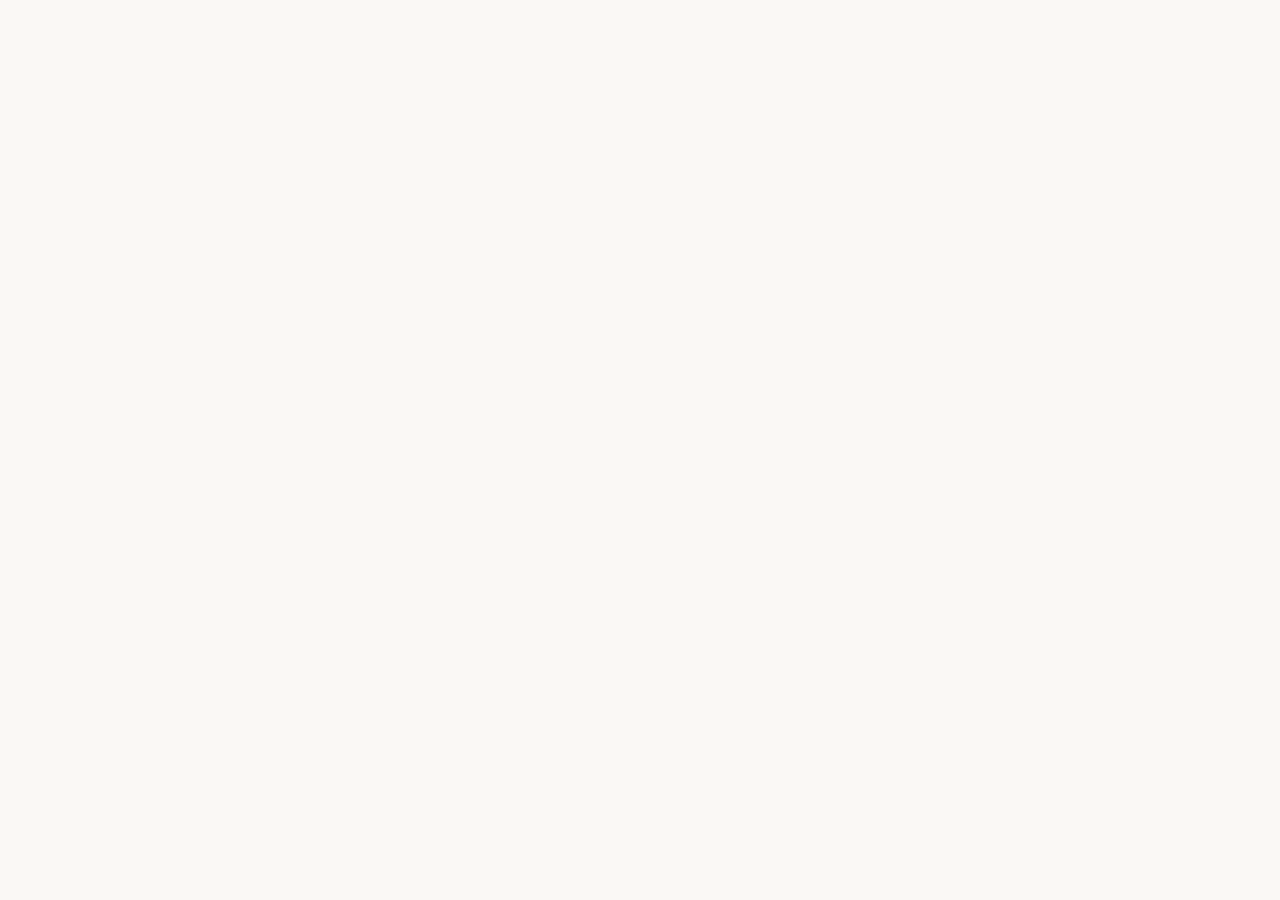
==== products.html @ 694f4939 "added new files" ====
<!DOCTYPE html>
<html lang="en">
<head>
    <meta charset="UTF-8">
    <meta name="viewport" content="width=device-width, initial-scale=1.0">
    <meta name="description" content="PrimeField Limited Products - Fresh Eggs, Live Catfish, Smoked Fish, Day-Old Chicks, and Poultry Feed.">
    <title>Our Products | PrimeField Limited</title>
    <link rel="icon" href="logo1.jpg" type="image/jpeg">
    <link rel="preconnect" href="https://fonts.googleapis.com">
    <link rel="preconnect" href="https://fonts.gstatic.com" crossorigin>
    <link href="https://fonts.googleapis.com/css2?family=Poppins:wght@300;400;500;600;700;800;900&family=Playfair+Display:wght@400;500;600;700&display=swap" rel="stylesheet">
    <link rel="stylesheet" href="https://cdnjs.cloudflare.com/ajax/libs/font-awesome/6.4.2/css/all.min.css">
    <link rel="stylesheet" href="https://cdnjs.cloudflare.com/ajax/libs/aos/2.3.4/aos.css">
    <style>
        * { margin: 0; padding: 0; box-sizing: border-box; }
        :root {
            --primary: #1a5d1a;
            --primary-dark: #0d3d0d;
            --primary-light: #3d8b3d;
            --secondary: #f4a024;
            --white: #ffffff;
            --cream: #faf8f5;
            --dark: #1a1a2e;
            --gray: #6c757d;
            --light-gray: #e9ecef;
            --gradient-1: linear-gradient(135deg, #1a5d1a 0%, #3d8b3d 100%);
            --gradient-2: linear-gradient(135deg, #f4a024 0%, #f9c74f 100%);
            --gradient-3: linear-gradient(135deg, #2980b9 0%, #6dd5fa 100%);
            --shadow: 0 10px 40px rgba(0,0,0,0.1);
            --shadow-lg: 0 20px 60px rgba(0,0,0,0.15);
        }
        html { scroll-behavior: smooth; }
        body { font-family: 'Poppins', sans-serif; line-height: 1.7; color: var(--dark); background: var(--cream); overflow-x: hidden; }

        .preloader { position: fixed; top: 0; left: 0; width: 100%; height: 100%; background: var(--gradient-1); display: flex; justify-content: center; align-items: center; z-index: 99999; transition: opacity 0.5s, visibility 0.5s; }
        .preloader.hidden { opacity: 0; visibility: hidden; }
        .preloader-content { text-align: center; color: var(--white); }
        .preloader-logo { margin-bottom: 20px; animation: pulse 1.5s infinite; }
        .preloader-logo img { width: 120px; height: 120px; object-fit: contain; border-radius: 20px; background: var(--white); padding: 10px; }
        .preloader-text { font-size: 1.5rem; font-weight: 700; margin-top: 15px; }
        .loader { width: 60px; height: 60px; border: 4px solid rgba(255,255,255,0.3); border-top-color: var(--secondary); border-radius: 50%; animation: spin 1s linear infinite; margin: 0 auto; }
        @keyframes spin { to { transform: rotate(360deg); } }
        @keyframes pulse { 0%, 100% { transform: scale(1); } 50% { transform: scale(1.05); } }

        .navbar { position: fixed; top: 0; left: 0; width: 100%; padding: 20px 5%; display: flex; justify-content: space-between; align-items: center; z-index: 1000; background: rgba(255,255,255,0.98); box-shadow: var(--shadow); }
        .logo { display: flex; align-items: center; gap: 12px; font-size: 1.8rem; font-weight: 800; text-decoration: none; color: var(--primary); }
        .logo-img { width: 55px; height: 55px; object-fit: contain; border-radius: 12px; }
        .logo span { color: var(--secondary); }
        .nav-links { display: flex; list-style: none; gap: 35px; align-items: center; }
        .nav-links a { text-decoration: none; font-weight: 500; font-size: 0.95rem; color: var(--dark); position: relative; transition: color 0.3s; }
        .nav-links a::after { content: ''; position: absolute; bottom: -5px; left: 0; width: 0; height: 2px; background: var(--secondary); transition: width 0.3s; }
        .nav-links a:hover::after, .nav-links a.active::after { width: 100%; }
        .nav-links a:hover, .nav-links a.active { color: var(--primary); }
        .nav-btn { background: var(--gradient-2); color: var(--dark) !important; padding: 12px 28px !important; border-radius: 50px; font-weight: 600 !important; }
        .nav-btn::after { display: none !important; }
        .hamburger { display: none; flex-direction: column; cursor: pointer; gap: 6px; }
        .hamburger span { width: 30px; height: 3px; background: var(--dark); border-radius: 3px; transition: all 0.3s; }

        .page-hero { padding: 180px 5% 100px; background: linear-gradient(135deg, rgba(26,93,26,0.95) 0%, rgba(13,61,13,0.9) 100%), url('https://images.unsplash.com/photo-1569288052389-dac9b0ac9eac?ixlib=rb-4.0.3&auto=format&fit=crop&w=2000&q=80'); background-size: cover; background-position: center; text-align: center; position: relative; }
        .page-hero::before { content: ''; position: absolute; bottom: 0; left: 0; width: 100%; height: 150px; background: linear-gradient(to top, var(--cream), transparent); }
        .page-hero-content { max-width: 800px; margin: 0 auto; position: relative; z-index: 1; }
        .page-hero h1 { font-family: 'Playfair Display', serif; font-size: 3.5rem; font-weight: 700; color: var(--white); margin-bottom: 20px; }
        .page-hero h1 span { color: var(--secondary); }
        .page-hero p { font-size: 1.2rem; color: rgba(255,255,255,0.9); margin-bottom: 30px; }
        .breadcrumb { display: flex; justify-content: center; gap: 15px; align-items: center; }
        .breadcrumb a { color: rgba(255,255,255,0.8); text-decoration: none; }
        .breadcrumb i { color: var(--secondary); font-size: 0.8rem; }
        .breadcrumb span { color: var(--secondary); font-weight: 600; }

        .product-filter { padding: 40px 5%; background: var(--white); border-bottom: 1px solid var(--light-gray); }
        .filter-container { max-width: 1400px; margin: 0 auto; display: flex; justify-content: center; gap: 15px; flex-wrap: wrap; }
        .filter-btn { padding: 12px 30px; border: 2px solid var(--light-gray); background: var(--white); border-radius: 50px; font-size: 0.95rem; font-weight: 500; cursor: pointer; transition: all 0.3s; font-family: 'Poppins', sans-serif; }
        .filter-btn:hover, .filter-btn.active { background: var(--gradient-1); color: var(--white); border-color: var(--primary); }

        .products-section { padding: 80px 5%; background: var(--cream); }
        .products-container { max-width: 1400px; margin: 0 auto; }
        .products-grid { display: grid; grid-template-columns: repeat(3, 1fr); gap: 40px; }

        .product-card { background: var(--white); border-radius: 25px; overflow: hidden; transition: all 0.4s; position: relative; }
        .product-card:hover { transform: translateY(-15px); box-shadow: var(--shadow-lg); }
        .product-badge { position: absolute; top: 20px; left: 20px; background: var(--gradient-2); color: var(--dark); padding: 8px 18px; border-radius: 50px; font-size: 0.8rem; font-weight: 600; z-index: 2; }
        .product-badge.new { background: var(--gradient-3); color: var(--white); }
        .product-badge.sale { background: #e74c3c; color: var(--white); }
        .product-image { height: 280px; overflow: hidden; position: relative; }
        .product-image img { width: 100%; height: 100%; object-fit: cover; transition: transform 0.5s; }
        .product-card:hover .product-image img { transform: scale(1.1); }
        .product-overlay { position: absolute; top: 0; left: 0; width: 100%; height: 100%; background: linear-gradient(to top, rgba(0,0,0,0.7) 0%, transparent 60%); opacity: 0; transition: opacity 0.4s; display: flex; align-items: flex-end; justify-content: center; padding-bottom: 20px; }
        .product-card:hover .product-overlay { opacity: 1; }
        .quick-view-btn { padding: 10px 25px; background: var(--white); color: var(--dark); border: none; border-radius: 50px; font-weight: 600; cursor: pointer; transition: all 0.3s; font-family: 'Poppins', sans-serif; }
        .quick-view-btn:hover { background: var(--gradient-2); }
        .product-content { padding: 30px; }
        .product-category { color: var(--primary); font-size: 0.85rem; font-weight: 600; text-transform: uppercase; letter-spacing: 2px; margin-bottom: 10px; }
        .product-title { font-size: 1.4rem; font-weight: 700; color: var(--dark); margin-bottom: 12px; }
        .product-description { color: var(--gray); font-size: 0.95rem; margin-bottom: 20px; line-height: 1.7; }
        .product-features { display: flex; gap: 15px; margin-bottom: 20px; flex-wrap: wrap; }
        .product-feature { display: flex; align-items: center; gap: 5px; font-size: 0.85rem; color: var(--gray); }
        .product-feature i { color: var(--primary); }
        .product-footer { display: flex; justify-content: space-between; align-items: center; padding-top: 20px; border-top: 1px solid var(--light-gray); }
        .product-price { font-size: 1.5rem; font-weight: 700; color: var(--primary); }
        .product-price span { font-size: 0.85rem; font-weight: 400; color: var(--gray); }
        .product-price .old-price { text-decoration: line-through; color: var(--gray); font-size: 1rem; margin-right: 10px; }
        .add-to-cart-btn { display: flex; align-items: center; gap: 8px; padding: 12px 25px; background: var(--gradient-1); color: var(--white); border: none; border-radius: 50px; font-weight: 600; cursor: pointer; transition: all 0.3s; font-family: 'Poppins', sans-serif; }
        .add-to-cart-btn:hover { transform: scale(1.05); box-shadow: 0 10px 30px rgba(26,93,26,0.3); }

        .wholesale-section { padding: 100px 5%; background: var(--gradient-1); position: relative; overflow: hidden; }
        .wholesale-section::before { content: ''; position: absolute; top: -50%; right: -20%; width: 800px; height: 800px; background: rgba(255,255,255,0.05); border-radius: 50%; }
        .wholesale-container { max-width: 1200px; margin: 0 auto; display: grid; grid-template-columns: 1fr 1fr; gap: 60px; align-items: center; position: relative; z-index: 1; }
        .wholesale-content h2 { font-family: 'Playfair Display', serif; font-size: 2.8rem; font-weight: 700; color: var(--white); margin-bottom: 20px; }
        .wholesale-content h2 span { color: var(--secondary); }
        .wholesale-content p { color: rgba(255,255,255,0.9); font-size: 1.1rem; margin-bottom: 30px; line-height: 1.8; }
        .wholesale-features { display: grid; grid-template-columns: 1fr 1fr; gap: 20px; margin-bottom: 40px; }
        .wholesale-feature { display: flex; align-items: center; gap: 15px; color: var(--white); }
        .wholesale-feature i { width: 40px; height: 40px; background: var(--gradient-2); border-radius: 50%; display: flex; align-items: center; justify-content: center; color: var(--dark); }
        .wholesale-image { position: relative; }
        .wholesale-image img { width: 100%; border-radius: 30px; box-shadow: var(--shadow-lg); }
        .wholesale-badge { position: absolute; bottom: -20px; right: -20px; background: var(--gradient-2); color: var(--dark); padding: 25px 35px; border-radius: 20px; text-align: center; box-shadow: var(--shadow); }
        .wholesale-badge h3 { font-size: 2rem; font-weight: 800; }
        .wholesale-badge p { font-size: 0.9rem; margin: 0; }
        .btn { display: inline-flex; align-items: center; gap: 10px; padding: 16px 36px; border-radius: 50px; font-weight: 600; text-decoration: none; transition: all 0.3s; font-size: 1rem; }
        .btn-secondary { background: var(--white); color: var(--dark); }
        .btn-secondary:hover { transform: translateY(-5px); box-shadow: var(--shadow-lg); }

        .footer { background: var(--dark); color: var(--white); padding-top: 80px; }
        .footer-container { max-width: 1400px; margin: 0 auto; padding: 0 5%; }
        .footer-grid { display: grid; grid-template-columns: 2fr 1fr 1fr 1fr; gap: 50px; padding-bottom: 60px; border-bottom: 1px solid rgba(255,255,255,0.1); }
        .footer-brand .logo { margin-bottom: 25px; color: var(--white); }
        .footer-brand p { color: rgba(255,255,255,0.7); line-height: 1.8; margin-bottom: 25px; }
        .footer-social { display: flex; gap: 15px; }
        .footer-social a { width: 45px; height: 45px; background: rgba(255,255,255,0.1); border-radius: 50%; display: flex; align-items: center; justify-content: center; color: var(--white); text-decoration: none; transition: all 0.3s; }
        .footer-social a:hover { background: var(--gradient-2); color: var(--dark); transform: translateY(-5px); }
        .footer-column h3 { font-
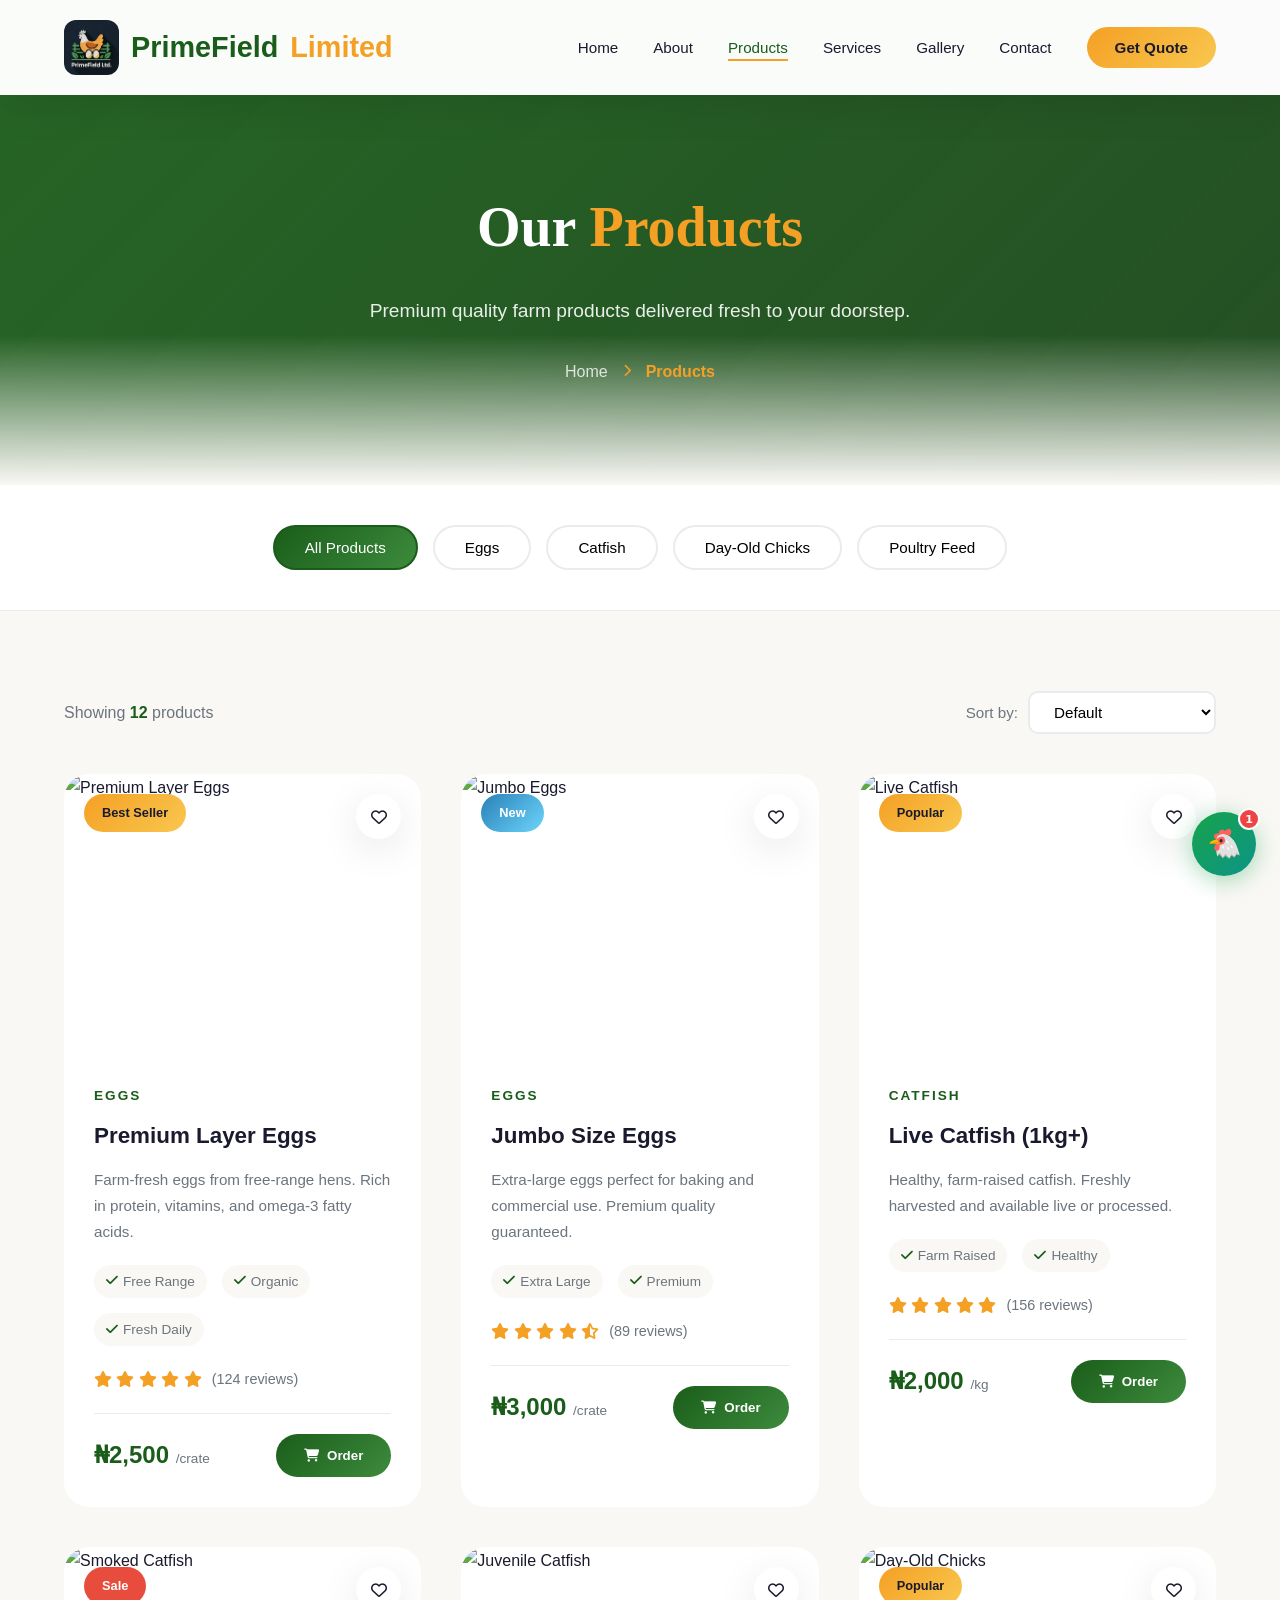
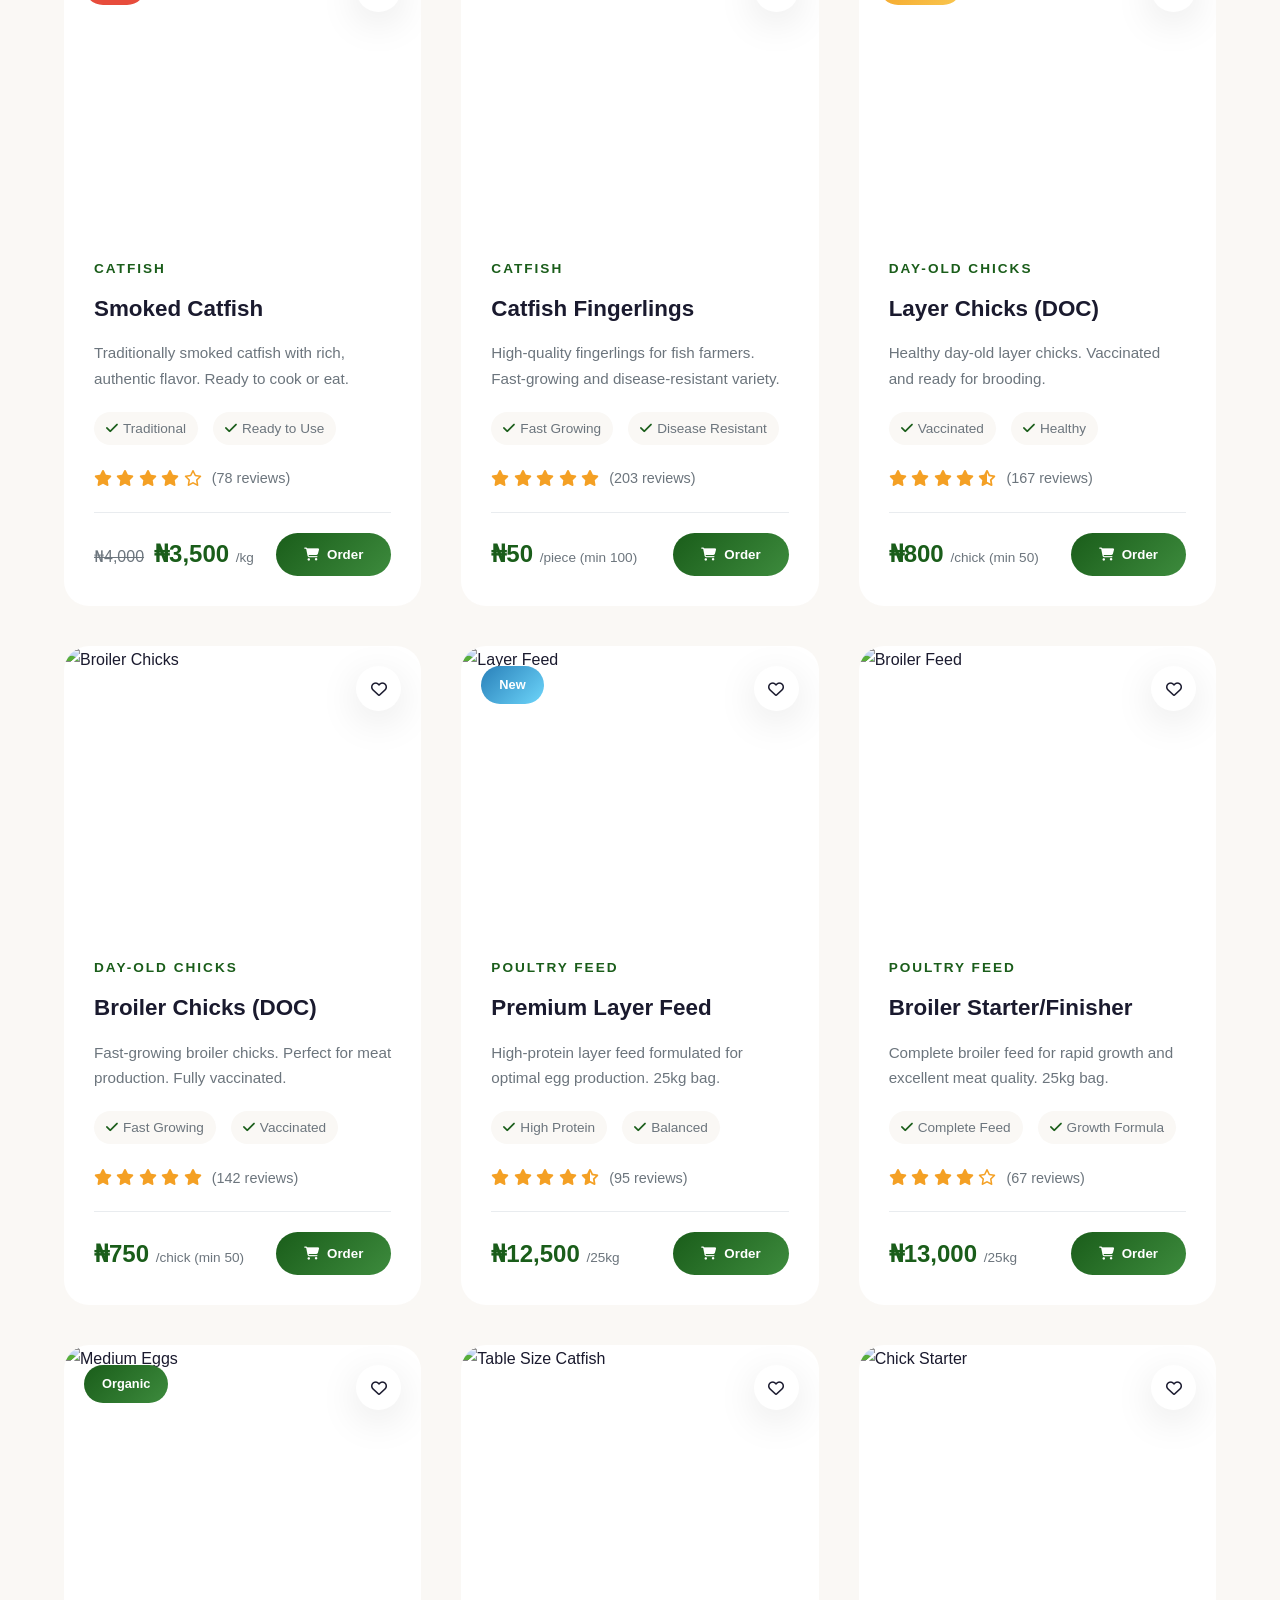
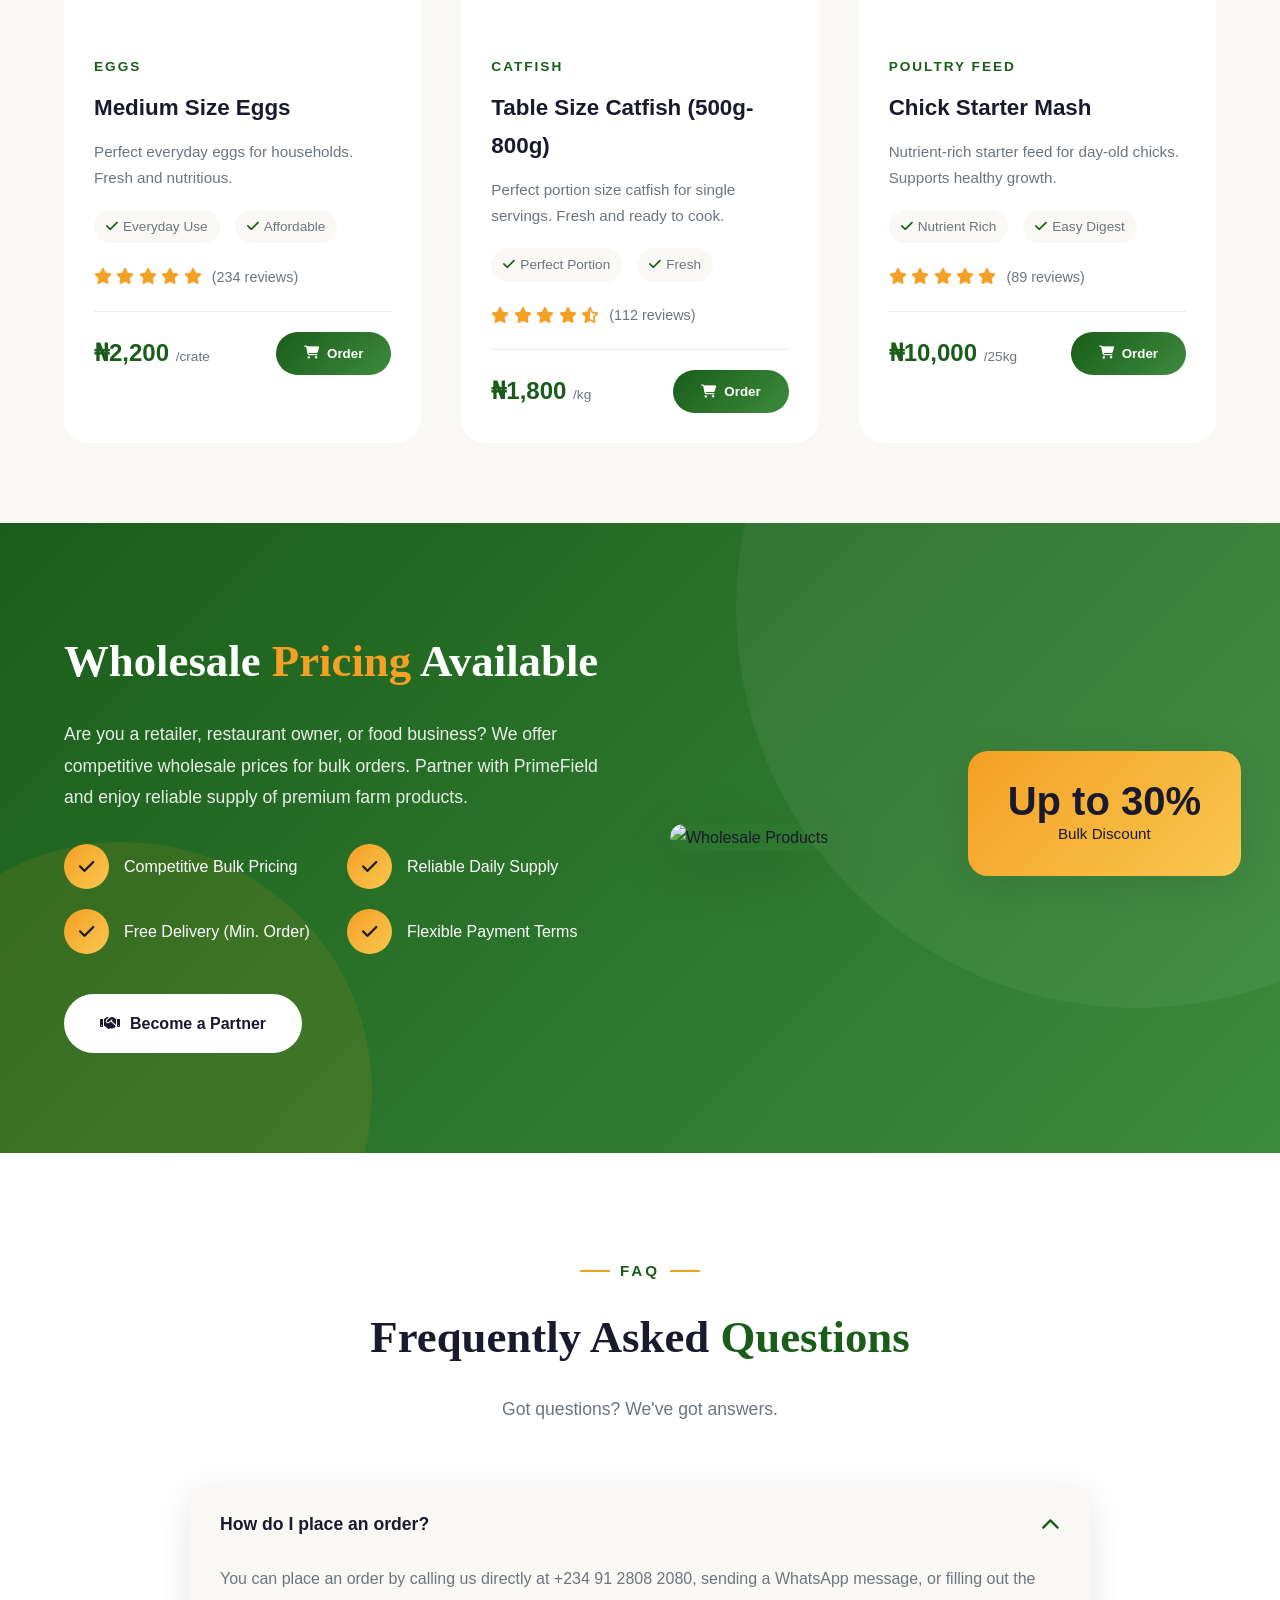
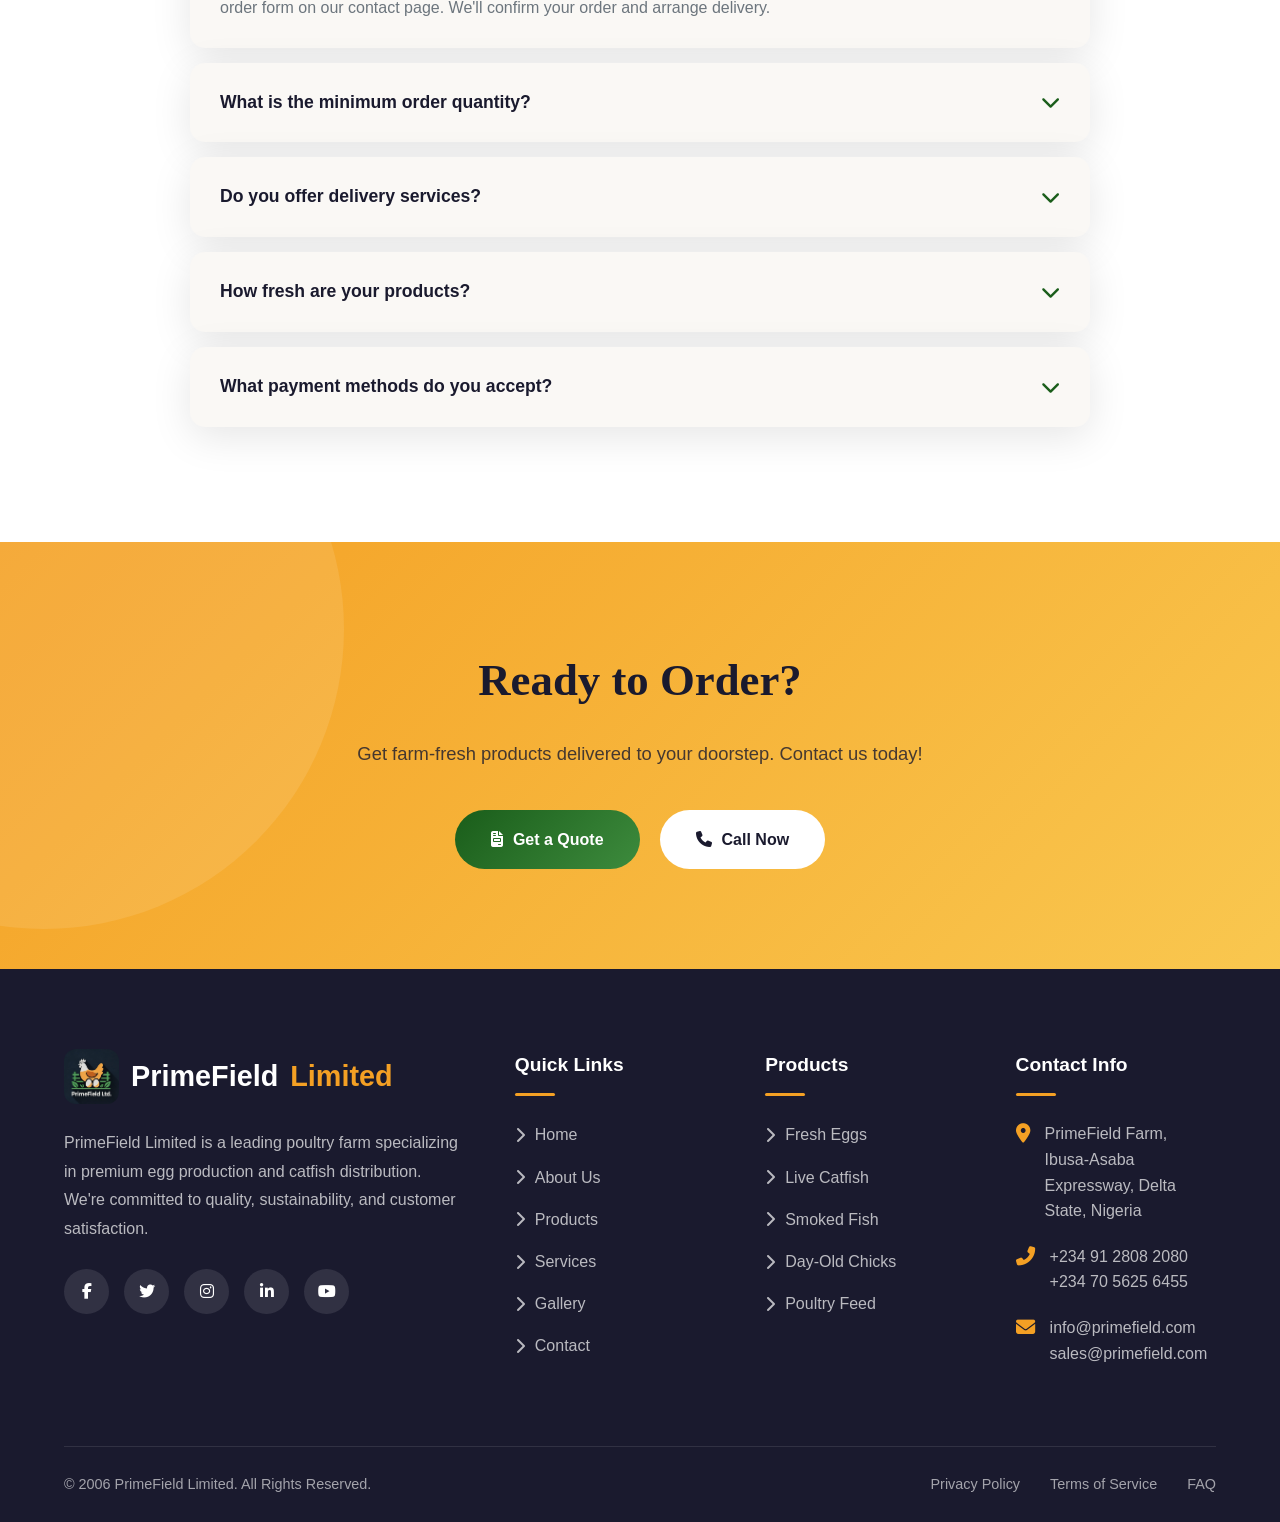
==== commit dd5b28b4: "added new files" ====
--- a/products.html
+++ b/products.html
@@ -3,22 +3,32 @@
 <head>
     <meta charset="UTF-8">
     <meta name="viewport" content="width=device-width, initial-scale=1.0">
-    <meta name="description" content="PrimeField Limited Products - Fresh Eggs, Live Catfish, Smoked Fish, Day-Old Chicks, and Poultry Feed.">
+    <meta name="description" content="Browse PrimeField Limited's premium products - Fresh Eggs, Live Catfish, Smoked Fish, Day-Old Chicks, and Poultry Feed.">
     <title>Our Products | PrimeField Limited</title>
     <link rel="icon" href="logo1.jpg" type="image/jpeg">
+    <link rel="apple-touch-icon" href="logo1.jpg">
     <link rel="preconnect" href="https://fonts.googleapis.com">
     <link rel="preconnect" href="https://fonts.gstatic.com" crossorigin>
     <link href="https://fonts.googleapis.com/css2?family=Poppins:wght@300;400;500;600;700;800;900&family=Playfair+Display:wght@400;500;600;700&display=swap" rel="stylesheet">
     <link rel="stylesheet" href="https://cdnjs.cloudflare.com/ajax/libs/font-awesome/6.4.2/css/all.min.css">
     <link rel="stylesheet" href="https://cdnjs.cloudflare.com/ajax/libs/aos/2.3.4/aos.css">
     <style>
-        * { margin: 0; padding: 0; box-sizing: border-box; }
+        * {
+            margin: 0;
+            padding: 0;
+            box-sizing: border-box;
+        }
+
         :root {
             --primary: #1a5d1a;
             --primary-dark: #0d3d0d;
             --primary-light: #3d8b3d;
             --secondary: #f4a024;
+            --secondary-dark: #d4850a;
+            --accent: #2980b9;
+            --accent-light: #5dade2;
             --white: #ffffff;
+            --light: #f8f9fa;
             --cream: #faf8f5;
             --dark: #1a1a2e;
             --gray: #6c757d;
@@ -29,103 +39,2488 @@
             --shadow: 0 10px 40px rgba(0,0,0,0.1);
             --shadow-lg: 0 20px 60px rgba(0,0,0,0.15);
         }
-        html { scroll-behavior: smooth; }
-        body { font-family: 'Poppins', sans-serif; line-height: 1.7; color: var(--dark); background: var(--cream); overflow-x: hidden; }
-
-        .preloader { position: fixed; top: 0; left: 0; width: 100%; height: 100%; background: var(--gradient-1); display: flex; justify-content: center; align-items: center; z-index: 99999; transition: opacity 0.5s, visibility 0.5s; }
-        .preloader.hidden { opacity: 0; visibility: hidden; }
-        .preloader-content { text-align: center; color: var(--white); }
-        .preloader-logo { margin-bottom: 20px; animation: pulse 1.5s infinite; }
-        .preloader-logo img { width: 120px; height: 120px; object-fit: contain; border-radius: 20px; background: var(--white); padding: 10px; }
-        .preloader-text { font-size: 1.5rem; font-weight: 700; margin-top: 15px; }
-        .loader { width: 60px; height: 60px; border: 4px solid rgba(255,255,255,0.3); border-top-color: var(--secondary); border-radius: 50%; animation: spin 1s linear infinite; margin: 0 auto; }
-        @keyframes spin { to { transform: rotate(360deg); } }
-        @keyframes pulse { 0%, 100% { transform: scale(1); } 50% { transform: scale(1.05); } }
-
-        .navbar { position: fixed; top: 0; left: 0; width: 100%; padding: 20px 5%; display: flex; justify-content: space-between; align-items: center; z-index: 1000; background: rgba(255,255,255,0.98); box-shadow: var(--shadow); }
-        .logo { display: flex; align-items: center; gap: 12px; font-size: 1.8rem; font-weight: 800; text-decoration: none; color: var(--primary); }
-        .logo-img { width: 55px; height: 55px; object-fit: contain; border-radius: 12px; }
-        .logo span { color: var(--secondary); }
-        .nav-links { display: flex; list-style: none; gap: 35px; align-items: center; }
-        .nav-links a { text-decoration: none; font-weight: 500; font-size: 0.95rem; color: var(--dark); position: relative; transition: color 0.3s; }
-        .nav-links a::after { content: ''; position: absolute; bottom: -5px; left: 0; width: 0; height: 2px; background: var(--secondary); transition: width 0.3s; }
-        .nav-links a:hover::after, .nav-links a.active::after { width: 100%; }
-        .nav-links a:hover, .nav-links a.active { color: var(--primary); }
-        .nav-btn { background: var(--gradient-2); color: var(--dark) !important; padding: 12px 28px !important; border-radius: 50px; font-weight: 600 !important; }
-        .nav-btn::after { display: none !important; }
-        .hamburger { display: none; flex-direction: column; cursor: pointer; gap: 6px; }
-        .hamburger span { width: 30px; height: 3px; background: var(--dark); border-radius: 3px; transition: all 0.3s; }
-
-        .page-hero { padding: 180px 5% 100px; background: linear-gradient(135deg, rgba(26,93,26,0.95) 0%, rgba(13,61,13,0.9) 100%), url('https://images.unsplash.com/photo-1569288052389-dac9b0ac9eac?ixlib=rb-4.0.3&auto=format&fit=crop&w=2000&q=80'); background-size: cover; background-position: center; text-align: center; position: relative; }
-        .page-hero::before { content: ''; position: absolute; bottom: 0; left: 0; width: 100%; height: 150px; background: linear-gradient(to top, var(--cream), transparent); }
-        .page-hero-content { max-width: 800px; margin: 0 auto; position: relative; z-index: 1; }
-        .page-hero h1 { font-family: 'Playfair Display', serif; font-size: 3.5rem; font-weight: 700; color: var(--white); margin-bottom: 20px; }
-        .page-hero h1 span { color: var(--secondary); }
-        .page-hero p { font-size: 1.2rem; color: rgba(255,255,255,0.9); margin-bottom: 30px; }
-        .breadcrumb { display: flex; justify-content: center; gap: 15px; align-items: center; }
-        .breadcrumb a { color: rgba(255,255,255,0.8); text-decoration: none; }
-        .breadcrumb i { color: var(--secondary); font-size: 0.8rem; }
-        .breadcrumb span { color: var(--secondary); font-weight: 600; }
-
-        .product-filter { padding: 40px 5%; background: var(--white); border-bottom: 1px solid var(--light-gray); }
-        .filter-container { max-width: 1400px; margin: 0 auto; display: flex; justify-content: center; gap: 15px; flex-wrap: wrap; }
-        .filter-btn { padding: 12px 30px; border: 2px solid var(--light-gray); background: var(--white); border-radius: 50px; font-size: 0.95rem; font-weight: 500; cursor: pointer; transition: all 0.3s; font-family: 'Poppins', sans-serif; }
-        .filter-btn:hover, .filter-btn.active { background: var(--gradient-1); color: var(--white); border-color: var(--primary); }
-
-        .products-section { padding: 80px 5%; background: var(--cream); }
-        .products-container { max-width: 1400px; margin: 0 auto; }
-        .products-grid { display: grid; grid-template-columns: repeat(3, 1fr); gap: 40px; }
-
-        .product-card { background: var(--white); border-radius: 25px; overflow: hidden; transition: all 0.4s; position: relative; }
-        .product-card:hover { transform: translateY(-15px); box-shadow: var(--shadow-lg); }
-        .product-badge { position: absolute; top: 20px; left: 20px; background: var(--gradient-2); color: var(--dark); padding: 8px 18px; border-radius: 50px; font-size: 0.8rem; font-weight: 600; z-index: 2; }
-        .product-badge.new { background: var(--gradient-3); color: var(--white); }
-        .product-badge.sale { background: #e74c3c; color: var(--white); }
-        .product-image { height: 280px; overflow: hidden; position: relative; }
-        .product-image img { width: 100%; height: 100%; object-fit: cover; transition: transform 0.5s; }
-        .product-card:hover .product-image img { transform: scale(1.1); }
-        .product-overlay { position: absolute; top: 0; left: 0; width: 100%; height: 100%; background: linear-gradient(to top, rgba(0,0,0,0.7) 0%, transparent 60%); opacity: 0; transition: opacity 0.4s; display: flex; align-items: flex-end; justify-content: center; padding-bottom: 20px; }
-        .product-card:hover .product-overlay { opacity: 1; }
-        .quick-view-btn { padding: 10px 25px; background: var(--white); color: var(--dark); border: none; border-radius: 50px; font-weight: 600; cursor: pointer; transition: all 0.3s; font-family: 'Poppins', sans-serif; }
-        .quick-view-btn:hover { background: var(--gradient-2); }
-        .product-content { padding: 30px; }
-        .product-category { color: var(--primary); font-size: 0.85rem; font-weight: 600; text-transform: uppercase; letter-spacing: 2px; margin-bottom: 10px; }
-        .product-title { font-size: 1.4rem; font-weight: 700; color: var(--dark); margin-bottom: 12px; }
-        .product-description { color: var(--gray); font-size: 0.95rem; margin-bottom: 20px; line-height: 1.7; }
-        .product-features { display: flex; gap: 15px; margin-bottom: 20px; flex-wrap: wrap; }
-        .product-feature { display: flex; align-items: center; gap: 5px; font-size: 0.85rem; color: var(--gray); }
-        .product-feature i { color: var(--primary); }
-        .product-footer { display: flex; justify-content: space-between; align-items: center; padding-top: 20px; border-top: 1px solid var(--light-gray); }
-        .product-price { font-size: 1.5rem; font-weight: 700; color: var(--primary); }
-        .product-price span { font-size: 0.85rem; font-weight: 400; color: var(--gray); }
-        .product-price .old-price { text-decoration: line-through; color: var(--gray); font-size: 1rem; margin-right: 10px; }
-        .add-to-cart-btn { display: flex; align-items: center; gap: 8px; padding: 12px 25px; background: var(--gradient-1); color: var(--white); border: none; border-radius: 50px; font-weight: 600; cursor: pointer; transition: all 0.3s; font-family: 'Poppins', sans-serif; }
-        .add-to-cart-btn:hover { transform: scale(1.05); box-shadow: 0 10px 30px rgba(26,93,26,0.3); }
-
-        .wholesale-section { padding: 100px 5%; background: var(--gradient-1); position: relative; overflow: hidden; }
-        .wholesale-section::before { content: ''; position: absolute; top: -50%; right: -20%; width: 800px; height: 800px; background: rgba(255,255,255,0.05); border-radius: 50%; }
-        .wholesale-container { max-width: 1200px; margin: 0 auto; display: grid; grid-template-columns: 1fr 1fr; gap: 60px; align-items: center; position: relative; z-index: 1; }
-        .wholesale-content h2 { font-family: 'Playfair Display', serif; font-size: 2.8rem; font-weight: 700; color: var(--white); margin-bottom: 20px; }
-        .wholesale-content h2 span { color: var(--secondary); }
-        .wholesale-content p { color: rgba(255,255,255,0.9); font-size: 1.1rem; margin-bottom: 30px; line-height: 1.8; }
-        .wholesale-features { display: grid; grid-template-columns: 1fr 1fr; gap: 20px; margin-bottom: 40px; }
-        .wholesale-feature { display: flex; align-items: center; gap: 15px; color: var(--white); }
-        .wholesale-feature i { width: 40px; height: 40px; background: var(--gradient-2); border-radius: 50%; display: flex; align-items: center; justify-content: center; color: var(--dark); }
-        .wholesale-image { position: relative; }
-        .wholesale-image img { width: 100%; border-radius: 30px; box-shadow: var(--shadow-lg); }
-        .wholesale-badge { position: absolute; bottom: -20px; right: -20px; background: var(--gradient-2); color: var(--dark); padding: 25px 35px; border-radius: 20px; text-align: center; box-shadow: var(--shadow); }
-        .wholesale-badge h3 { font-size: 2rem; font-weight: 800; }
-        .wholesale-badge p { font-size: 0.9rem; margin: 0; }
-        .btn { display: inline-flex; align-items: center; gap: 10px; padding: 16px 36px; border-radius: 50px; font-weight: 600; text-decoration: none; transition: all 0.3s; font-size: 1rem; }
-        .btn-secondary { background: var(--white); color: var(--dark); }
-        .btn-secondary:hover { transform: translateY(-5px); box-shadow: var(--shadow-lg); }
-
-        .footer { background: var(--dark); color: var(--white); padding-top: 80px; }
-        .footer-container { max-width: 1400px; margin: 0 auto; padding: 0 5%; }
-        .footer-grid { display: grid; grid-template-columns: 2fr 1fr 1fr 1fr; gap: 50px; padding-bottom: 60px; border-bottom: 1px solid rgba(255,255,255,0.1); }
-        .footer-brand .logo { margin-bottom: 25px; color: var(--white); }
-        .footer-brand p { color: rgba(255,255,255,0.7); line-height: 1.8; margin-bottom: 25px; }
-        .footer-social { display: flex; gap: 15px; }
-        .footer-social a { width: 45px; height: 45px; background: rgba(255,255,255,0.1); border-radius: 50%; display: flex; align-items: center; justify-content: center; color: var(--white); text-decoration: none; transition: all 0.3s; }
-        .footer-social a:hover { background: var(--gradient-2); color: var(--dark); transform: translateY(-5px); }
-        .footer-column h3 { font-+
+        html {
+            scroll-behavior: smooth;
+        }
+
+        body {
+            font-family: 'Poppins', sans-serif;
+            line-height: 1.7;
+            color: var(--dark);
+            overflow-x: hidden;
+            background: var(--cream);
+        }
+
+        /* Preloader */
+        .preloader {
+            position: fixed;
+            top: 0;
+            left: 0;
+            width: 100%;
+            height: 100%;
+            background: var(--gradient-1);
+            display: flex;
+            justify-content: center;
+            align-items: center;
+            z-index: 99999;
+            transition: opacity 0.5s, visibility 0.5s;
+        }
+
+        .preloader.hidden {
+            opacity: 0;
+            visibility: hidden;
+        }
+
+        .preloader-content {
+            text-align: center;
+            color: var(--white);
+        }
+
+        .preloader-logo {
+            margin-bottom: 20px;
+            animation: pulse 1.5s infinite;
+        }
+
+        .preloader-logo img {
+            width: 120px;
+            height: 120px;
+            object-fit: contain;
+            border-radius: 20px;
+            background: var(--white);
+            padding: 10px;
+        }
+
+        .preloader-text {
+            font-size: 1.5rem;
+            font-weight: 700;
+            margin-top: 15px;
+        }
+
+        .loader {
+            width: 60px;
+            height: 60px;
+            border: 4px solid rgba(255,255,255,0.3);
+            border-top-color: var(--secondary);
+            border-radius: 50%;
+            animation: spin 1s linear infinite;
+            margin: 0 auto;
+        }
+
+        @keyframes spin {
+            to { transform: rotate(360deg); }
+        }
+
+        @keyframes pulse {
+            0%, 100% { transform: scale(1); }
+            50% { transform: scale(1.05); }
+        }
+
+        /* Navigation */
+        .navbar {
+            position: fixed;
+            top: 0;
+            left: 0;
+            width: 100%;
+            padding: 20px 5%;
+            display: flex;
+            justify-content: space-between;
+            align-items: center;
+            z-index: 1000;
+            transition: all 0.4s ease;
+            background: rgba(255,255,255,0.98);
+            box-shadow: var(--shadow);
+        }
+
+        .navbar .logo {
+            color: var(--primary);
+        }
+
+        .navbar .nav-links a {
+            color: var(--dark);
+        }
+
+        .logo {
+            display: flex;
+            align-items: center;
+            gap: 12px;
+            font-size: 1.8rem;
+            font-weight: 800;
+            text-decoration: none;
+            transition: color 0.3s;
+        }
+
+        .logo-img {
+            width: 55px;
+            height: 55px;
+            object-fit: contain;
+            border-radius: 12px;
+            transition: transform 0.3s;
+        }
+
+        .logo:hover .logo-img {
+            transform: scale(1.05);
+        }
+
+        .logo span {
+            color: var(--secondary);
+        }
+
+        .nav-links {
+            display: flex;
+            list-style: none;
+            gap: 35px;
+            align-items: center;
+        }
+
+        .nav-links a {
+            text-decoration: none;
+            font-weight: 500;
+            font-size: 0.95rem;
+            position: relative;
+            transition: color 0.3s;
+            padding: 5px 0;
+        }
+
+        .nav-links a::after {
+            content: '';
+            position: absolute;
+            bottom: 0;
+            left: 0;
+            width: 0;
+            height: 2px;
+            background: var(--secondary);
+            transition: width 0.3s;
+        }
+
+        .nav-links a:hover::after,
+        .nav-links a.active::after {
+            width: 100%;
+        }
+
+        .nav-links a:hover,
+        .nav-links a.active {
+            color: var(--primary);
+        }
+
+        .nav-btn {
+            background: var(--gradient-2);
+            color: var(--dark) !important;
+            padding: 12px 28px !important;
+            border-radius: 50px;
+            font-weight: 600 !important;
+            transition: transform 0.3s, box-shadow 0.3s !important;
+        }
+
+        .nav-btn::after {
+            display: none !important;
+        }
+
+        .nav-btn:hover {
+            transform: translateY(-3px);
+            box-shadow: 0 10px 30px rgba(244, 160, 36, 0.4);
+            color: var(--dark) !important;
+        }
+
+        .hamburger {
+            display: none;
+            flex-direction: column;
+            cursor: pointer;
+            gap: 6px;
+            z-index: 1001;
+        }
+
+        .hamburger span {
+            width: 30px;
+            height: 3px;
+            background: var(--dark);
+            border-radius: 3px;
+            transition: all 0.3s;
+        }
+
+        /* Page Hero */
+        .page-hero {
+            padding: 180px 5% 100px;
+            background: linear-gradient(135deg, rgba(26, 93, 26, 0.95) 0%, rgba(13, 61, 13, 0.9) 100%),
+                        url('https://images.unsplash.com/photo-1569288052389-dac9b0ac9eac?ixlib=rb-4.0.3&auto=format&fit=crop&w=2000&q=80');
+            background-size: cover;
+            background-position: center;
+            text-align: center;
+            position: relative;
+        }
+
+        .page-hero::before {
+            content: '';
+            position: absolute;
+            bottom: 0;
+            left: 0;
+            width: 100%;
+            height: 150px;
+            background: linear-gradient(to top, var(--cream), transparent);
+        }
+
+        .page-hero-content {
+            max-width: 800px;
+            margin: 0 auto;
+            position: relative;
+            z-index: 1;
+        }
+
+        .page-hero h1 {
+            font-family: 'Playfair Display', serif;
+            font-size: 3.5rem;
+            font-weight: 700;
+            color: var(--white);
+            margin-bottom: 20px;
+        }
+
+        .page-hero h1 span {
+            color: var(--secondary);
+        }
+
+        .page-hero p {
+            font-size: 1.2rem;
+            color: rgba(255,255,255,0.9);
+            margin-bottom: 30px;
+        }
+
+        .breadcrumb {
+            display: flex;
+            justify-content: center;
+            gap: 15px;
+            align-items: center;
+        }
+
+        .breadcrumb a {
+            color: rgba(255,255,255,0.8);
+            text-decoration: none;
+            transition: color 0.3s;
+        }
+
+        .breadcrumb a:hover {
+            color: var(--secondary);
+        }
+
+        .breadcrumb i {
+            color: var(--secondary);
+            font-size: 0.8rem;
+        }
+
+        .breadcrumb span {
+            color: var(--secondary);
+            font-weight: 600;
+        }
+
+        /* Product Filter */
+        .product-filter {
+            padding: 40px 5%;
+            background: var(--white);
+            border-bottom: 1px solid var(--light-gray);
+            position: sticky;
+            top: 95px;
+            z-index: 100;
+        }
+
+        .filter-container {
+            max-width: 1400px;
+            margin: 0 auto;
+            display: flex;
+            justify-content: center;
+            gap: 15px;
+            flex-wrap: wrap;
+        }
+
+        .filter-btn {
+            padding: 12px 30px;
+            border: 2px solid var(--light-gray);
+            background: var(--white);
+            border-radius: 50px;
+            font-size: 0.95rem;
+            font-weight: 500;
+            cursor: pointer;
+            transition: all 0.3s;
+            font-family: 'Poppins', sans-serif;
+        }
+
+        .filter-btn:hover,
+        .filter-btn.active {
+            background: var(--gradient-1);
+            color: var(--white);
+            border-color: var(--primary);
+        }
+
+        /* Products Section */
+        .products-section {
+            padding: 80px 5%;
+            background: var(--cream);
+        }
+
+        .products-container {
+            max-width: 1400px;
+            margin: 0 auto;
+        }
+
+        .products-header {
+            display: flex;
+            justify-content: space-between;
+            align-items: center;
+            margin-bottom: 40px;
+            flex-wrap: wrap;
+            gap: 20px;
+        }
+
+        .products-count {
+            color: var(--gray);
+            font-size: 1rem;
+        }
+
+        .products-count span {
+            color: var(--primary);
+            font-weight: 700;
+        }
+
+        .products-sort {
+            display: flex;
+            align-items: center;
+            gap: 10px;
+        }
+
+        .products-sort label {
+            color: var(--gray);
+            font-size: 0.95rem;
+        }
+
+        .products-sort select {
+            padding: 10px 20px;
+            border: 2px solid var(--light-gray);
+            border-radius: 10px;
+            font-family: 'Poppins', sans-serif;
+            font-size: 0.95rem;
+            cursor: pointer;
+            background: var(--white);
+        }
+
+        .products-sort select:focus {
+            outline: none;
+            border-color: var(--primary);
+        }
+
+        .products-grid {
+            display: grid;
+            grid-template-columns: repeat(3, 1fr);
+            gap: 40px;
+        }
+
+        .product-card {
+            background: var(--white);
+            border-radius: 25px;
+            overflow: hidden;
+            transition: all 0.4s ease;
+            position: relative;
+        }
+
+        .product-card:hover {
+            transform: translateY(-15px);
+            box-shadow: var(--shadow-lg);
+        }
+
+        .product-badge {
+            position: absolute;
+            top: 20px;
+            left: 20px;
+            background: var(--gradient-2);
+            color: var(--dark);
+            padding: 8px 18px;
+            border-radius: 50px;
+            font-size: 0.8rem;
+            font-weight: 600;
+            z-index: 2;
+        }
+
+        .product-badge.new {
+            background: var(--gradient-3);
+            color: var(--white);
+        }
+
+        .product-badge.sale {
+            background: #e74c3c;
+            color: var(--white);
+        }
+
+        .product-badge.organic {
+            background: var(--gradient-1);
+            color: var(--white);
+        }
+
+        .product-wishlist {
+            position: absolute;
+            top: 20px;
+            right: 20px;
+            width: 45px;
+            height: 45px;
+            background: var(--white);
+            border-radius: 50%;
+            display: flex;
+            align-items: center;
+            justify-content: center;
+            cursor: pointer;
+            z-index: 2;
+            transition: all 0.3s;
+            box-shadow: var(--shadow);
+        }
+
+        .product-wishlist:hover {
+            background: #e74c3c;
+            color: var(--white);
+        }
+
+        .product-wishlist.active {
+            background: #e74c3c;
+            color: var(--white);
+        }
+
+        .product-image {
+            height: 280px;
+            overflow: hidden;
+            position: relative;
+        }
+
+        .product-image img {
+            width: 100%;
+            height: 100%;
+            object-fit: cover;
+            transition: transform 0.5s;
+        }
+
+        .product-card:hover .product-image img {
+            transform: scale(1.1);
+        }
+
+        .product-overlay {
+            position: absolute;
+            top: 0;
+            left: 0;
+            width: 100%;
+            height: 100%;
+            background: linear-gradient(to top, rgba(0,0,0,0.7) 0%, transparent 60%);
+            opacity: 0;
+            transition: opacity 0.4s;
+            display: flex;
+            align-items: flex-end;
+            justify-content: center;
+            padding-bottom: 20px;
+        }
+
+        .product-card:hover .product-overlay {
+            opacity: 1;
+        }
+
+        .quick-view-btn {
+            padding: 12px 30px;
+            background: var(--white);
+            color: var(--dark);
+            border: none;
+            border-radius: 50px;
+            font-weight: 600;
+            cursor: pointer;
+            transition: all 0.3s;
+            font-family: 'Poppins', sans-serif;
+            display: flex;
+            align-items: center;
+            gap: 8px;
+        }
+
+        .quick-view-btn:hover {
+            background: var(--gradient-2);
+        }
+
+        .product-content {
+            padding: 30px;
+        }
+
+        .product-category {
+            color: var(--primary);
+            font-size: 0.85rem;
+            font-weight: 600;
+            text-transform: uppercase;
+            letter-spacing: 2px;
+            margin-bottom: 10px;
+        }
+
+        .product-title {
+            font-size: 1.4rem;
+            font-weight: 700;
+            color: var(--dark);
+            margin-bottom: 12px;
+            transition: color 0.3s;
+        }
+
+        .product-title:hover {
+            color: var(--primary);
+        }
+
+        .product-description {
+            color: var(--gray);
+            font-size: 0.95rem;
+            margin-bottom: 20px;
+            line-height: 1.7;
+        }
+
+        .product-features {
+            display: flex;
+            gap: 15px;
+            margin-bottom: 20px;
+            flex-wrap: wrap;
+        }
+
+        .product-feature {
+            display: flex;
+            align-items: center;
+            gap: 5px;
+            font-size: 0.85rem;
+            color: var(--gray);
+            background: var(--cream);
+            padding: 5px 12px;
+            border-radius: 20px;
+        }
+
+        .product-feature i {
+            color: var(--primary);
+        }
+
+        .product-rating {
+            display: flex;
+            align-items: center;
+            gap: 10px;
+            margin-bottom: 20px;
+        }
+
+        .product-rating .stars {
+            color: var(--secondary);
+        }
+
+        .product-rating .count {
+            color: var(--gray);
+            font-size: 0.9rem;
+        }
+
+        .product-footer {
+            display: flex;
+            justify-content: space-between;
+            align-items: center;
+            padding-top: 20px;
+            border-top: 1px solid var(--light-gray);
+        }
+
+        .product-price {
+            font-size: 1.5rem;
+            font-weight: 700;
+            color: var(--primary);
+        }
+
+        .product-price span {
+            font-size: 0.85rem;
+            font-weight: 400;
+            color: var(--gray);
+        }
+
+        .product-price .old-price {
+            text-decoration: line-through;
+            color: var(--gray);
+            font-size: 1rem;
+            margin-right: 10px;
+        }
+
+        .add-to-cart-btn {
+            display: flex;
+            align-items: center;
+            gap: 8px;
+            padding: 14px 28px;
+            background: var(--gradient-1);
+            color: var(--white);
+            border: none;
+            border-radius: 50px;
+            font-weight: 600;
+            cursor: pointer;
+            transition: all 0.3s;
+            font-family: 'Poppins', sans-serif;
+        }
+
+        .add-to-cart-btn:hover {
+            transform: scale(1.05);
+            box-shadow: 0 10px 30px rgba(26, 93, 26, 0.3);
+        }
+
+        /* No Products */
+        .no-products {
+            text-align: center;
+            padding: 80px 20px;
+            grid-column: 1 / -1;
+        }
+
+        .no-products i {
+            font-size: 4rem;
+            color: var(--light-gray);
+            margin-bottom: 20px;
+        }
+
+        .no-products h3 {
+            font-size: 1.5rem;
+            color: var(--dark);
+            margin-bottom: 10px;
+        }
+
+        .no-products p {
+            color: var(--gray);
+        }
+
+        /* Wholesale Section */
+        .wholesale-section {
+            padding: 100px 5%;
+            background: var(--gradient-1);
+            position: relative;
+            overflow: hidden;
+        }
+
+        .wholesale-section::before {
+            content: '';
+            position: absolute;
+            top: -50%;
+            right: -20%;
+            width: 800px;
+            height: 800px;
+            background: rgba(255,255,255,0.05);
+            border-radius: 50%;
+        }
+
+        .wholesale-section::after {
+            content: '';
+            position: absolute;
+            bottom: -30%;
+            left: -10%;
+            width: 500px;
+            height: 500px;
+            background: rgba(244, 160, 36, 0.1);
+            border-radius: 50%;
+        }
+
+        .wholesale-container {
+            max-width: 1200px;
+            margin: 0 auto;
+            display: grid;
+            grid-template-columns: 1fr 1fr;
+            gap: 60px;
+            align-items: center;
+            position: relative;
+            z-index: 1;
+        }
+
+        .wholesale-content h2 {
+            font-family: 'Playfair Display', serif;
+            font-size: 2.8rem;
+            font-weight: 700;
+            color: var(--white);
+            margin-bottom: 20px;
+        }
+
+        .wholesale-content h2 span {
+            color: var(--secondary);
+        }
+
+        .wholesale-content p {
+            color: rgba(255,255,255,0.9);
+            font-size: 1.1rem;
+            margin-bottom: 30px;
+            line-height: 1.8;
+        }
+
+        .wholesale-features {
+            display: grid;
+            grid-template-columns: 1fr 1fr;
+            gap: 20px;
+            margin-bottom: 40px;
+        }
+
+        .wholesale-feature {
+            display: flex;
+            align-items: center;
+            gap: 15px;
+            color: var(--white);
+        }
+
+        .wholesale-feature i {
+            width: 45px;
+            height: 45px;
+            background: var(--gradient-2);
+            border-radius: 50%;
+            display: flex;
+            align-items: center;
+            justify-content: center;
+            color: var(--dark);
+            font-size: 1.1rem;
+        }
+
+        .wholesale-image {
+            position: relative;
+        }
+
+        .wholesale-image img {
+            width: 100%;
+            border-radius: 30px;
+            box-shadow: var(--shadow-lg);
+        }
+
+        .wholesale-badge {
+            position: absolute;
+            bottom: -25px;
+            right: -25px;
+            background: var(--gradient-2);
+            color: var(--dark);
+            padding: 30px 40px;
+            border-radius: 20px;
+            text-align: center;
+            box-shadow: var(--shadow);
+        }
+
+        .wholesale-badge h3 {
+            font-size: 2.5rem;
+            font-weight: 800;
+            line-height: 1;
+        }
+
+        .wholesale-badge p {
+            font-size: 0.95rem;
+            margin: 0;
+        }
+
+        .btn {
+            display: inline-flex;
+            align-items: center;
+            gap: 10px;
+            padding: 16px 36px;
+            border-radius: 50px;
+            font-weight: 600;
+            text-decoration: none;
+            transition: all 0.3s ease;
+            font-size: 1rem;
+            cursor: pointer;
+            border: none;
+        }
+
+        .btn-secondary {
+            background: var(--white);
+            color: var(--dark);
+        }
+
+        .btn-secondary:hover {
+            transform: translateY(-5px);
+            box-shadow: var(--shadow-lg);
+        }
+
+        .btn-primary {
+            background: var(--gradient-1);
+            color: var(--white);
+        }
+
+        .btn-primary:hover {
+            transform: translateY(-5px);
+            box-shadow: 0 15px 40px rgba(26, 93, 26, 0.4);
+        }
+
+        /* FAQ Section */
+        .faq-section {
+            padding: 100px 5%;
+            background: var(--white);
+        }
+
+        .faq-container {
+            max-width: 900px;
+            margin: 0 auto;
+        }
+
+        .section-header {
+            text-align: center;
+            margin-bottom: 60px;
+        }
+
+        .section-subtitle {
+            display: inline-flex;
+            align-items: center;
+            gap: 10px;
+            color: var(--primary);
+            font-weight: 600;
+            font-size: 0.95rem;
+            text-transform: uppercase;
+            letter-spacing: 3px;
+            margin-bottom: 15px;
+        }
+
+        .section-subtitle::before,
+        .section-subtitle::after {
+            content: '';
+            width: 30px;
+            height: 2px;
+            background: var(--secondary);
+        }
+
+        .section-title {
+            font-family: 'Playfair Display', serif;
+            font-size: 2.8rem;
+            font-weight: 700;
+            color: var(--dark);
+            margin-bottom: 20px;
+        }
+
+        .section-title span {
+            color: var(--primary);
+        }
+
+        .section-description {
+            max-width: 600px;
+            margin: 0 auto;
+            color: var(--gray);
+            font-size: 1.1rem;
+        }
+
+        .faq-item {
+            background: var(--cream);
+            border-radius: 15px;
+            margin-bottom: 15px;
+            overflow: hidden;
+            box-shadow: var(--shadow);
+        }
+
+        .faq-question {
+            padding: 25px 30px;
+            display: flex;
+            justify-content: space-between;
+            align-items: center;
+            cursor: pointer;
+            transition: all 0.3s;
+        }
+
+        .faq-question:hover {
+            background: rgba(26, 93, 26, 0.05);
+        }
+
+        .faq-question h3 {
+            font-size: 1.1rem;
+            font-weight: 600;
+            color: var(--dark);
+            padding-right: 20px;
+        }
+
+        .faq-question i {
+            font-size: 1.2rem;
+            color: var(--primary);
+            transition: transform 0.3s;
+            flex-shrink: 0;
+        }
+
+        .faq-item.active .faq-question i {
+            transform: rotate(180deg);
+        }
+
+        .faq-answer {
+            padding: 0 30px;
+            max-height: 0;
+            overflow: hidden;
+            transition: all 0.3s;
+        }
+
+        .faq-item.active .faq-answer {
+            padding: 0 30px 25px;
+            max-height: 300px;
+        }
+
+        .faq-answer p {
+            color: var(--gray);
+            line-height: 1.8;
+        }
+
+        /* CTA Section */
+        .cta-section {
+            padding: 100px 5%;
+            background: var(--gradient-2);
+            position: relative;
+            overflow: hidden;
+        }
+
+        .cta-section::before {
+            content: '';
+            position: absolute;
+            top: -50%;
+            left: -20%;
+            width: 600px;
+            height: 600px;
+            background: rgba(255,255,255,0.1);
+            border-radius: 50%;
+        }
+
+        .cta-container {
+            max-width: 800px;
+            margin: 0 auto;
+            text-align: center;
+            position: relative;
+            z-index: 1;
+        }
+
+        .cta-container h2 {
+            font-family: 'Playfair Display', serif;
+            font-size: 2.8rem;
+            font-weight: 700;
+            color: var(--dark);
+            margin-bottom: 20px;
+        }
+
+        .cta-container p {
+            color: var(--dark);
+            opacity: 0.8;
+            font-size: 1.15rem;
+            margin-bottom: 40px;
+        }
+
+        .cta-buttons {
+            display: flex;
+            gap: 20px;
+            justify-content: center;
+            flex-wrap: wrap;
+        }
+
+        /* Footer */
+        .footer {
+            background: var(--dark);
+            color: var(--white);
+            padding-top: 80px;
+        }
+
+        .footer-container {
+            max-width: 1400px;
+            margin: 0 auto;
+            padding: 0 5%;
+        }
+
+        .footer-grid {
+            display: grid;
+            grid-template-columns: 2fr 1fr 1fr 1fr;
+            gap: 50px;
+            padding-bottom: 60px;
+            border-bottom: 1px solid rgba(255,255,255,0.1);
+        }
+
+        .footer-brand .logo {
+            margin-bottom: 25px;
+            color: var(--white);
+        }
+
+        .footer-brand p {
+            color: rgba(255,255,255,0.7);
+            line-height: 1.8;
+            margin-bottom: 25px;
+        }
+
+        .footer-social {
+            display: flex;
+            gap: 15px;
+        }
+
+        .footer-social a {
+            width: 45px;
+            height: 45px;
+            background: rgba(255,255,255,0.1);
+            border-radius: 50%;
+            display: flex;
+            align-items: center;
+            justify-content: center;
+            color: var(--white);
+            transition: all 0.3s;
+            text-decoration: none;
+        }
+
+        .footer-social a:hover {
+            background: var(--gradient-2);
+            color: var(--dark);
+            transform: translateY(-5px);
+        }
+
+        .footer-column h3 {
+            font-size: 1.2rem;
+            font-weight: 700;
+            margin-bottom: 25px;
+            position: relative;
+            padding-bottom: 15px;
+        }
+
+        .footer-column h3::after {
+            content: '';
+            position: absolute;
+            bottom: 0;
+            left: 0;
+            width: 40px;
+            height: 3px;
+            background: var(--secondary);
+            border-radius: 3px;
+        }
+
+        .footer-links {
+            list-style: none;
+        }
+
+        .footer-links li {
+            margin-bottom: 15px;
+        }
+
+        .footer-links a {
+            color: rgba(255,255,255,0.7);
+            text-decoration: none;
+            transition: all 0.3s;
+            display: flex;
+            align-items: center;
+            gap: 10px;
+        }
+
+        .footer-links a:hover {
+            color: var(--secondary);
+            padding-left: 10px;
+        }
+
+        .footer-contact-item {
+            display: flex;
+            align-items: flex-start;
+            gap: 15px;
+            margin-bottom: 20px;
+        }
+
+        .footer-contact-item i {
+            color: var(--secondary);
+            font-size: 1.2rem;
+            margin-top: 3px;
+        }
+
+        .footer-contact-item p {
+            color: rgba(255,255,255,0.7);
+            margin: 0;
+            line-height: 1.6;
+        }
+
+        .footer-bottom {
+            padding: 25px 0;
+            display: flex;
+            justify-content: space-between;
+            align-items: center;
+            flex-wrap: wrap;
+            gap: 15px;
+        }
+
+        .footer-bottom p {
+            color: rgba(255,255,255,0.6);
+            font-size: 0.9rem;
+        }
+
+        .footer-bottom-links {
+            display: flex;
+            gap: 30px;
+        }
+
+        .footer-bottom-links a {
+            color: rgba(255,255,255,0.6);
+            text-decoration: none;
+            font-size: 0.9rem;
+            transition: color 0.3s;
+        }
+
+        .footer-bottom-links a:hover {
+            color: var(--secondary);
+        }
+
+        /* Back to Top */
+        .back-to-top {
+            position: fixed;
+            bottom: 30px;
+            right: 30px;
+            width: 55px;
+            height: 55px;
+            background: var(--gradient-1);
+            border-radius: 50%;
+            display: flex;
+            align-items: center;
+            justify-content: center;
+            color: var(--white);
+            font-size: 1.3rem;
+            text-decoration: none;
+            opacity: 0;
+            visibility: hidden;
+            transition: all 0.4s;
+            z-index: 999;
+            box-shadow: var(--shadow);
+        }
+
+        .back-to-top.visible {
+            opacity: 1;
+            visibility: visible;
+        }
+
+        .back-to-top:hover {
+            transform: translateY(-5px);
+            background: var(--gradient-2);
+            color: var(--dark);
+        }
+
+        /* Quick View Modal */
+        .modal-overlay {
+            position: fixed;
+            top: 0;
+            left: 0;
+            width: 100%;
+            height: 100%;
+            background: rgba(0,0,0,0.8);
+            display: none;
+            justify-content: center;
+            align-items: center;
+            z-index: 99999;
+            padding: 20px;
+        }
+
+        .modal-overlay.active {
+            display: flex;
+        }
+
+        .modal-content {
+            background: var(--white);
+            border-radius: 25px;
+            max-width: 900px;
+            width: 100%;
+            max-height: 90vh;
+            overflow-y: auto;
+            position: relative;
+            display: grid;
+            grid-template-columns: 1fr 1fr;
+        }
+
+        .modal-close {
+            position: absolute;
+            top: 20px;
+            right: 20px;
+            width: 40px;
+            height: 40px;
+            background: var(--cream);
+            border-radius: 50%;
+            display: flex;
+            align-items: center;
+            justify-content: center;
+            cursor: pointer;
+            z-index: 10;
+            transition: all 0.3s;
+        }
+
+        .modal-close:hover {
+            background: var(--gradient-1);
+            color: var(--white);
+        }
+
+        .modal-image {
+            height: 100%;
+            min-height: 400px;
+        }
+
+        .modal-image img {
+            width: 100%;
+            height: 100%;
+            object-fit: cover;
+            border-radius: 25px 0 0 25px;
+        }
+
+        .modal-details {
+            padding: 40px;
+        }
+
+        .modal-category {
+            color: var(--primary);
+            font-size: 0.85rem;
+            font-weight: 600;
+            text-transform: uppercase;
+            letter-spacing: 2px;
+            margin-bottom: 10px;
+        }
+
+        .modal-title {
+            font-family: 'Playfair Display', serif;
+            font-size: 2rem;
+            font-weight: 700;
+            color: var(--dark);
+            margin-bottom: 15px;
+        }
+
+        .modal-price {
+            font-size: 1.8rem;
+            font-weight: 700;
+            color: var(--primary);
+            margin-bottom: 20px;
+        }
+
+        .modal-price span {
+            font-size: 1rem;
+            color: var(--gray);
+            font-weight: 400;
+        }
+
+        .modal-description {
+            color: var(--gray);
+            line-height: 1.8;
+            margin-bottom: 25px;
+        }
+
+        .modal-features {
+            margin-bottom: 30px;
+        }
+
+        .modal-features h4 {
+            font-size: 1rem;
+            color: var(--dark);
+            margin-bottom: 15px;
+        }
+
+        .modal-features ul {
+            list-style: none;
+        }
+
+        .modal-features li {
+            display: flex;
+            align-items: center;
+            gap: 10px;
+            margin-bottom: 10px;
+            color: var(--gray);
+        }
+
+        .modal-features li i {
+            color: var(--primary);
+        }
+
+        .modal-quantity {
+            display: flex;
+            align-items: center;
+            gap: 15px;
+            margin-bottom: 25px;
+        }
+
+        .modal-quantity label {
+            font-weight: 500;
+            color: var(--dark);
+        }
+
+        .quantity-controls {
+            display: flex;
+            align-items: center;
+            border: 2px solid var(--light-gray);
+            border-radius: 10px;
+            overflow: hidden;
+        }
+
+        .quantity-btn {
+            width: 45px;
+            height: 45px;
+            border: none;
+            background: var(--cream);
+            cursor: pointer;
+            font-size: 1.2rem;
+            transition: all 0.3s;
+        }
+
+        .quantity-btn:hover {
+            background: var(--gradient-1);
+            color: var(--white);
+        }
+
+        .quantity-input {
+            width: 60px;
+            height: 45px;
+            border: none;
+            text-align: center;
+            font-size: 1rem;
+            font-family: 'Poppins', sans-serif;
+        }
+
+        .quantity-input:focus {
+            outline: none;
+        }
+
+        .modal-actions {
+            display: flex;
+            gap: 15px;
+        }
+
+        .modal-actions .btn {
+            flex: 1;
+            justify-content: center;
+        }
+
+        /* Responsive */
+        @media (max-width: 1200px) {
+            .products-grid {
+                grid-template-columns: repeat(2, 1fr);
+            }
+        }
+
+        @media (max-width: 992px) {
+            .nav-links {
+                position: fixed;
+                top: 0;
+                right: -100%;
+                width: 80%;
+                max-width: 400px;
+                height: 100vh;
+                background: var(--white);
+                flex-direction: column;
+                justify-content: center;
+                padding: 50px;
+                transition: right 0.4s;
+                box-shadow: -10px 0 30px rgba(0,0,0,0.1);
+            }
+
+            .nav-links.active {
+                right: 0;
+            }
+
+            .nav-links a {
+                color: var(--dark);
+                font-size: 1.2rem;
+            }
+
+            .hamburger {
+                display: flex;
+            }
+
+            .hamburger.active span:nth-child(1) {
+                transform: rotate(45deg) translate(5px, 5px);
+            }
+
+            .hamburger.active span:nth-child(2) {
+                opacity: 0;
+            }
+
+            .hamburger.active span:nth-child(3) {
+                transform: rotate(-45deg) translate(7px, -6px);
+            }
+
+            .wholesale-container {
+                grid-template-columns: 1fr;
+            }
+
+            .wholesale-image {
+                order: -1;
+            }
+
+            .wholesale-badge {
+                bottom: -15px;
+                right: 20px;
+            }
+
+            .footer-grid {
+                grid-template-columns: repeat(2, 1fr);
+            }
+
+            .modal-content {
+                grid-template-columns: 1fr;
+            }
+
+            .modal-image {
+                min-height: 250px;
+            }
+
+            .modal-image img {
+                border-radius: 25px 25px 0 0;
+            }
+
+            .product-filter {
+                position: relative;
+                top: 0;
+            }
+        }
+
+        @media (max-width: 768px) {
+            .page-hero h1 {
+                font-size: 2.5rem;
+            }
+
+            .section-title {
+                font-size: 2rem;
+            }
+
+            .products-grid {
+                grid-template-columns: 1fr;
+            }
+
+            .wholesale-features {
+                grid-template-columns: 1fr;
+            }
+
+            .footer-grid {
+                grid-template-columns: 1fr;
+                text-align: center;
+            }
+
+            .footer-column h3::after {
+                left: 50%;
+                transform: translateX(-50%);
+            }
+
+            .footer-social {
+                justify-content: center;
+            }
+
+            .footer-links a {
+                justify-content: center;
+            }
+
+            .footer-contact-item {
+                justify-content: center;
+            }
+
+            .footer-bottom {
+                flex-direction: column;
+                text-align: center;
+            }
+
+            .product-footer {
+                flex-direction: column;
+                gap: 15px;
+                align-items: flex-start;
+            }
+
+            .add-to-cart-btn {
+                width: 100%;
+                justify-content: center;
+            }
+
+            .cta-buttons {
+                flex-direction: column;
+                align-items: center;
+            }
+
+            .products-header {
+                flex-direction: column;
+                align-items: flex-start;
+            }
+
+            .modal-actions {
+                flex-direction: column;
+            }
+        }
+
+        @media (max-width: 480px) {
+            .page-hero h1 {
+                font-size: 2rem;
+            }
+
+            .btn {
+                padding: 14px 28px;
+                font-size: 0.9rem;
+            }
+
+            .logo-img {
+                width: 45px;
+                height: 45px;
+            }
+
+            .logo {
+                font-size: 1.5rem;
+            }
+
+            .filter-btn {
+                padding: 10px 20px;
+                font-size: 0.85rem;
+            }
+
+            .modal-details {
+                padding: 25px;
+            }
+        }
+    </style>
+</head>
+<body>
+    <!-- Preloader -->
+    <div class="preloader">
+        <div class="preloader-content">
+            <div class="preloader-logo">
+                <img src="logo1.jpg" alt="PrimeField Limited Logo">
+            </div>
+            <div class="preloader-text">PrimeField Limited</div>
+            <div class="loader"></div>
+        </div>
+    </div>
+
+    <!-- Navigation -->
+    <nav class="navbar">
+        <a href="index.html" class="logo">
+            <img src="logo1.jpg" alt="PrimeField Logo" class="logo-img">
+            PrimeField <span>Limited</span>
+        </a>
+        <ul class="nav-links">
+            <li><a href="index.html">Home</a></li>
+            <li><a href="about.html">About</a></li>
+            <li><a href="products.html" class="active">Products</a></li>
+            <li><a href="services.html">Services</a></li>
+            <li><a href="gallery.html">Gallery</a></li>
+            <li><a href="contact.html">Contact</a></li>
+            <li><a href="quote.html" class="nav-btn">Get Quote</a></li>
+        </ul>
+        <div class="hamburger">
+            <span></span>
+            <span></span>
+            <span></span>
+        </div>
+    </nav>
+
+    <!-- Page Hero -->
+    <section class="page-hero">
+        <div class="page-hero-content" data-aos="fade-up">
+            <h1>Our <span>Products</span></h1>
+            <p>Premium quality farm products delivered fresh to your doorstep.</p>
+            <div class="breadcrumb">
+                <a href="index.html">Home</a>
+                <i class="fas fa-chevron-right"></i>
+                <span>Products</span>
+            </div>
+        </div>
+    </section>
+
+    <!-- Product Filter -->
+    <section class="product-filter">
+        <div class="filter-container" data-aos="fade-up">
+            <button class="filter-btn active" data-filter="all">All Products</button>
+            <button class="filter-btn" data-filter="eggs">Eggs</button>
+            <button class="filter-btn" data-filter="catfish">Catfish</button>
+            <button class="filter-btn" data-filter="chicks">Day-Old Chicks</button>
+            <button class="filter-btn" data-filter="feed">Poultry Feed</button>
+        </div>
+    </section>
+
+    <!-- Products Section -->
+    <section class="products-section">
+        <div class="products-container">
+            <div class="products-header">
+                <p class="products-count">Showing <span id="productCount">12</span> products</p>
+                <div class="products-sort">
+                    <label for="sortSelect">Sort by:</label>
+                    <select id="sortSelect">
+                        <option value="default">Default</option>
+                        <option value="price-low">Price: Low to High</option>
+                        <option value="price-high">Price: High to Low</option>
+                        <option value="name">Name A-Z</option>
+                    </select>
+                </div>
+            </div>
+
+            <div class="products-grid">
+                <!-- Product 1 -->
+                <div class="product-card" data-category="eggs" data-price="2500" data-name="Premium Layer Eggs" data-aos="fade-up" data-aos-delay="100">
+                    <div class="product-badge">Best Seller</div>
+                    <div class="product-wishlist"><i class="far fa-heart"></i></div>
+                    <div class="product-image">
+                        <img src="https://images.unsplash.com/photo-1582722872445-44dc5f7e3c8f?ixlib=rb-4.0.3&auto=format&fit=crop&w=600&q=80" alt="Premium Layer Eggs">
+                        <div class="product-overlay">
+                            <button class="quick-view-btn" onclick="openModal(this)">
+                                <i class="fas fa-eye"></i> Quick View
+                            </button>
+                        </div>
+                    </div>
+                    <div class="product-content">
+                        <div class="product-category">Eggs</div>
+                        <h3 class="product-title">Premium Layer Eggs</h3>
+                        <p class="product-description">Farm-fresh eggs from free-range hens. Rich in protein, vitamins, and omega-3 fatty acids.</p>
+                        <div class="product-features">
+                            <span class="product-feature"><i class="fas fa-check"></i> Free Range</span>
+                            <span class="product-feature"><i class="fas fa-check"></i> Organic</span>
+                            <span class="product-feature"><i class="fas fa-check"></i> Fresh Daily</span>
+                        </div>
+                        <div class="product-rating">
+                            <div class="stars">
+                                <i class="fas fa-star"></i>
+                                <i class="fas fa-star"></i>
+                                <i class="fas fa-star"></i>
+                                <i class="fas fa-star"></i>
+                                <i class="fas fa-star"></i>
+                            </div>
+                            <span class="count">(124 reviews)</span>
+                        </div>
+                        <div class="product-footer">
+                            <div class="product-price">₦2,500 <span>/crate</span></div>
+                            <button class="add-to-cart-btn" onclick="orderProduct('Premium Layer Eggs', '₦2,500/crate')">
+                                <i class="fas fa-shopping-cart"></i> Order
+                            </button>
+                        </div>
+                    </div>
+                </div>
+
+                <!-- Product 2 -->
+                <div class="product-card" data-category="eggs" data-price="3000" data-name="Jumbo Size Eggs" data-aos="fade-up" data-aos-delay="200">
+                    <div class="product-badge new">New</div>
+                    <div class="product-wishlist"><i class="far fa-heart"></i></div>
+                    <div class="product-image">
+                        <img src="https://images.unsplash.com/photo-1569288052389-dac9b0ac9eac?ixlib=rb-4.0.3&auto=format&fit=crop&w=600&q=80" alt="Jumbo Eggs">
+                        <div class="product-overlay">
+                            <button class="quick-view-btn" onclick="openModal(this)">
+                                <i class="fas fa-eye"></i> Quick View
+                            </button>
+                        </div>
+                    </div>
+                    <div class="product-content">
+                        <div class="product-category">Eggs</div>
+                        <h3 class="product-title">Jumbo Size Eggs</h3>
+                        <p class="product-description">Extra-large eggs perfect for baking and commercial use. Premium quality guaranteed.</p>
+                        <div class="product-features">
+                            <span class="product-feature"><i class="fas fa-check"></i> Extra Large</span>
+                            <span class="product-feature"><i class="fas fa-check"></i> Premium</span>
+                        </div>
+                        <div class="product-rating">
+                            <div class="stars">
+                                <i class="fas fa-star"></i>
+                                <i class="fas fa-star"></i>
+                                <i class="fas fa-star"></i>
+                                <i class="fas fa-star"></i>
+                                <i class="fas fa-star-half-alt"></i>
+                            </div>
+                            <span class="count">(89 reviews)</span>
+                        </div>
+                        <div class="product-footer">
+                            <div class="product-price">₦3,000 <span>/crate</span></div>
+                            <button class="add-to-cart-btn" onclick="orderProduct('Jumbo Size Eggs', '₦3,000/crate')">
+                                <i class="fas fa-shopping-cart"></i> Order
+                            </button>
+                        </div>
+                    </div>
+                </div>
+
+                <!-- Product 3 -->
+                <div class="product-card" data-category="catfish" data-price="2000" data-name="Live Catfish" data-aos="fade-up" data-aos-delay="300">
+                    <div class="product-badge">Popular</div>
+                    <div class="product-wishlist"><i class="far fa-heart"></i></div>
+                    <div class="product-image">
+                        <img src="https://images.unsplash.com/photo-1535591273668-578e31182c4f?ixlib=rb-4.0.3&auto=format&fit=crop&w=600&q=80" alt="Live Catfish">
+                        <div class="product-overlay">
+                            <button class="quick-view-btn" onclick="openModal(this)">
+                                <i class="fas fa-eye"></i> Quick View
+                            </button>
+                        </div>
+                    </div>
+                    <div class="product-content">
+                        <div class="product-category">Catfish</div>
+                        <h3 class="product-title">Live Catfish (1kg+)</h3>
+                        <p class="product-description">Healthy, farm-raised catfish. Freshly harvested and available live or processed.</p>
+                        <div class="product-features">
+                            <span class="product-feature"><i class="fas fa-check"></i> Farm Raised</span>
+                            <span class="product-feature"><i class="fas fa-check"></i> Healthy</span>
+                        </div>
+                        <div class="product-rating">
+                            <div class="stars">
+                                <i class="fas fa-star"></i>
+                                <i class="fas fa-star"></i>
+                                <i class="fas fa-star"></i>
+                                <i class="fas fa-star"></i>
+                                <i class="fas fa-star"></i>
+                            </div>
+                            <span class="count">(156 reviews)</span>
+                        </div>
+                        <div class="product-footer">
+                            <div class="product-price">₦2,000 <span>/kg</span></div>
+                            <button class="add-to-cart-btn" onclick="orderProduct('Live Catfish (1kg+)', '₦2,000/kg')">
+                                <i class="fas fa-shopping-cart"></i> Order
+                            </button>
+                        </div>
+                    </div>
+                </div>
+
+                <!-- Product 4 -->
+                <div class="product-card" data-category="catfish" data-price="3500" data-name="Smoked Catfish" data-aos="fade-up" data-aos-delay="100">
+                    <div class="product-badge sale">Sale</div>
+                    <div class="product-wishlist"><i class="far fa-heart"></i></div>
+                    <div class="product-image">
+                        <img src="https://images.unsplash.com/photo-1598965675045-45c5e72c7d05?ixlib=rb-4.0.3&auto=format&fit=crop&w=600&q=80" alt="Smoked Catfish">
+                        <div class="product-overlay">
+                            <button class="quick-view-btn" onclick="openModal(this)">
+                                <i class="fas fa-eye"></i> Quick View
+                            </button>
+                        </div>
+                    </div>
+                    <div class="product-content">
+                        <div class="product-category">Catfish</div>
+                        <h3 class="product-title">Smoked Catfish</h3>
+                        <p class="product-description">Traditionally smoked catfish with rich, authentic flavor. Ready to cook or eat.</p>
+                        <div class="product-features">
+                            <span class="product-feature"><i class="fas fa-check"></i> Traditional</span>
+                            <span class="product-feature"><i class="fas fa-check"></i> Ready to Use</span>
+                        </div>
+                        <div class="product-rating">
+                            <div class="stars">
+                                <i class="fas fa-star"></i>
+                                <i class="fas fa-star"></i>
+                                <i class="fas fa-star"></i>
+                                <i class="fas fa-star"></i>
+                                <i class="far fa-star"></i>
+                            </div>
+                            <span class="count">(78 reviews)</span>
+                        </div>
+                        <div class="product-footer">
+                            <div class="product-price">
+                                <span class="old-price">₦4,000</span>₦3,500 <span>/kg</span>
+                            </div>
+                            <button class="add-to-cart-btn" onclick="orderProduct('Smoked Catfish', '₦3,500/kg')">
+                                <i class="fas fa-shopping-cart"></i> Order
+                            </button>
+                        </div>
+                    </div>
+                </div>
+
+                <!-- Product 5 -->
+                <div class="product-card" data-category="catfish" data-price="50" data-name="Catfish Fingerlings" data-aos="fade-up" data-aos-delay="200">
+                    <div class="product-wishlist"><i class="far fa-heart"></i></div>
+                    <div class="product-image">
+                        <img src="https://images.unsplash.com/photo-1544551763-46a013bb70d5?ixlib=rb-4.0.3&auto=format&fit=crop&w=600&q=80" alt="Juvenile Catfish">
+                        <div class="product-overlay">
+                            <button class="quick-view-btn" onclick="openModal(this)">
+                                <i class="fas fa-eye"></i> Quick View
+                            </button>
+                        </div>
+                    </div>
+                    <div class="product-content">
+                        <div class="product-category">Catfish</div>
+                        <h3 class="product-title">Catfish Fingerlings</h3>
+                        <p class="product-description">High-quality fingerlings for fish farmers. Fast-growing and disease-resistant variety.</p>
+                        <div class="product-features">
+                            <span class="product-feature"><i class="fas fa-check"></i> Fast Growing</span>
+                            <span class="product-feature"><i class="fas fa-check"></i> Disease Resistant</span>
+                        </div>
+                        <div class="product-rating">
+                            <div class="stars">
+                                <i class="fas fa-star"></i>
+                                <i class="fas fa-star"></i>
+                                <i class="fas fa-star"></i>
+                                <i class="fas fa-star"></i>
+                                <i class="fas fa-star"></i>
+                            </div>
+                            <span class="count">(203 reviews)</span>
+                        </div>
+                        <div class="product-footer">
+                            <div class="product-price">₦50 <span>/piece (min 100)</span></div>
+                            <button class="add-to-cart-btn" onclick="orderProduct('Catfish Fingerlings', '₦50/piece')">
+                                <i class="fas fa-shopping-cart"></i> Order
+                            </button>
+                        </div>
+                    </div>
+                </div>
+
+                <!-- Product 6 -->
+                <div class="product-card" data-category="chicks" data-price="800" data-name="Layer Chicks DOC" data-aos="fade-up" data-aos-delay="300">
+                    <div class="product-badge">Popular</div>
+                    <div class="product-wishlist"><i class="far fa-heart"></i></div>
+                    <div class="product-image">
+                        <img src="https://images.unsplash.com/photo-1548550023-2bdb3c5beed7?ixlib=rb-4.0.3&auto=format&fit=crop&w=600&q=80" alt="Day-Old Chicks">
+                        <div class="product-overlay">
+                            <button class="quick-view-btn" onclick="openModal(this)">
+                                <i class="fas fa-eye"></i> Quick View
+                            </button>
+                        </div>
+                    </div>
+                    <div class="product-content">
+                        <div class="product-category">Day-Old Chicks</div>
+                        <h3 class="product-title">Layer Chicks (DOC)</h3>
+                        <p class="product-description">Healthy day-old layer chicks. Vaccinated and ready for brooding.</p>
+                        <div class="product-features">
+                            <span class="product-feature"><i class="fas fa-check"></i> Vaccinated</span>
+                            <span class="product-feature"><i class="fas fa-check"></i> Healthy</span>
+                        </div>
+                        <div class="product-rating">
+                            <div class="stars">
+                                <i class="fas fa-star"></i>
+                                <i class="fas fa-star"></i>
+                                <i class="fas fa-star"></i>
+                                <i class="fas fa-star"></i>
+                                <i class="fas fa-star-half-alt"></i>
+                            </div>
+                            <span class="count">(167 reviews)</span>
+                        </div>
+                        <div class="product-footer">
+                            <div class="product-price">₦800 <span>/chick (min 50)</span></div>
+                            <button class="add-to-cart-btn" onclick="orderProduct('Layer Chicks DOC', '₦800/chick')">
+                                <i class="fas fa-shopping-cart"></i> Order
+                            </button>
+                        </div>
+                    </div>
+                </div>
+
+                <!-- Product 7 -->
+                <div class="product-card" data-category="chicks" data-price="750" data-name="Broiler Chicks DOC" data-aos="fade-up" data-aos-delay="100">
+                    <div class="product-wishlist"><i class="far fa-heart"></i></div>
+                    <div class="product-image">
+                        <img src="https://images.unsplash.com/photo-1518492104633-130d0cc84637?ixlib=rb-4.0.3&auto=format&fit=crop&w=600&q=80" alt="Broiler Chicks">
+                        <div class="product-overlay">
+                            <button class="quick-view-btn" onclick="openModal(this)">
+                                <i class="fas fa-eye"></i> Quick View
+                            </button>
+                        </div>
+                    </div>
+                    <div class="product-content">
+                        <div class="product-category">Day-Old Chicks</div>
+                        <h3 class="product-title">Broiler Chicks (DOC)</h3>
+                        <p class="product-description">Fast-growing broiler chicks. Perfect for meat production. Fully vaccinated.</p>
+                        <div class="product-features">
+                            <span class="product-feature"><i class="fas fa-check"></i> Fast Growing</span>
+                            <span class="product-feature"><i class="fas fa-check"></i> Vaccinated</span>
+                        </div>
+                        <div class="product-rating">
+                            <div class="stars">
+                                <i class="fas fa-star"></i>
+                                <i class="fas fa-star"></i>
+                                <i class="fas fa-star"></i>
+                                <i class="fas fa-star"></i>
+                                <i class="fas fa-star"></i>
+                            </div>
+                            <span class="count">(142 reviews)</span>
+                        </div>
+                        <div class="product-footer">
+                            <div class="product-price">₦750 <span>/chick (min 50)</span></div>
+                            <button class="add-to-cart-btn" onclick="orderProduct('Broiler Chicks DOC', '₦750/chick')">
+                                <i class="fas fa-shopping-cart"></i> Order
+                            </button>
+                        </div>
+                    </div>
+                </div>
+
+                <!-- Product 8 -->
+                <div class="product-card" data-category="feed" data-price="12500" data-name="Premium Layer Feed" data-aos="fade-up" data-aos-delay="200">
+                    <div class="product-badge new">New</div>
+                    <div class="product-wishlist"><i class="far fa-heart"></i></div>
+                    <div class="product-image">
+                        <img src="https://images.unsplash.com/photo-1500595046743-cd271d694d30?ixlib=rb-4.0.3&auto=format&fit=crop&w=600&q=80" alt="Layer Feed">
+                        <div class="product-overlay">
+                            <button class="quick-view-btn" onclick="openModal(this)">
+                                <i class="fas fa-eye"></i> Quick View
+                            </button>
+                        </div>
+                    </div>
+                    <div class="product-content">
+                        <div class="product-category">Poultry Feed</div>
+                        <h3 class="product-title">Premium Layer Feed</h3>
+                        <p class="product-description">High-protein layer feed formulated for optimal egg production. 25kg bag.</p>
+                        <div class="product-features">
+                            <span class="product-feature"><i class="fas fa-check"></i> High Protein</span>
+                            <span class="product-feature"><i class="fas fa-check"></i> Balanced</span>
+                        </div>
+                        <div class="product-rating">
+                            <div class="stars">
+                                <i class="fas fa-star"></i>
+                                <i class="fas fa-star"></i>
+                                <i class="fas fa-star"></i>
+                                <i class="fas fa-star"></i>
+                                <i class="fas fa-star-half-alt"></i>
+                            </div>
+                            <span class="count">(95 reviews)</span>
+                        </div>
+                        <div class="product-footer">
+                            <div class="product-price">₦12,500 <span>/25kg</span></div>
+                            <button class="add-to-cart-btn" onclick="orderProduct('Premium Layer Feed', '₦12,500/25kg')">
+                                <i class="fas fa-shopping-cart"></i> Order
+                            </button>
+                        </div>
+                    </div>
+                </div>
+
+                <!-- Product 9 -->
+                <div class="product-card" data-category="feed" data-price="13000" data-name="Broiler Starter Feed" data-aos="fade-up" data-aos-delay="300">
+                    <div class="product-wishlist"><i class="far fa-heart"></i></div>
+                    <div class="product-image">
+                        <img src="https://images.unsplash.com/photo-1560493676-04071c5f467b?ixlib=rb-4.0.3&auto=format&fit=crop&w=600&q=80" alt="Broiler Feed">
+                        <div class="product-overlay">
+                            <button class="quick-view-btn" onclick="openModal(this)">
+                                <i class="fas fa-eye"></i> Quick View
+                            </button>
+                        </div>
+                    </div>
+                    <div class="product-content">
+                        <div class="product-category">Poultry Feed</div>
+                        <h3 class="product-title">Broiler Starter/Finisher</h3>
+                        <p class="product-description">Complete broiler feed for rapid growth and excellent meat quality. 25kg bag.</p>
+                        <div class="product-features">
+                            <span class="product-feature"><i class="fas fa-check"></i> Complete Feed</span>
+                            <span class="product-feature"><i class="fas fa-check"></i> Growth Formula</span>
+                        </div>
+                        <div class="product-rating">
+                            <div class="stars">
+                                <i class="fas fa-star"></i>
+                                <i class="fas fa-star"></i>
+                                <i class="fas fa-star"></i>
+                                <i class="fas fa-star"></i>
+                                <i class="far fa-star"></i>
+                            </div>
+                            <span class="count">(67 reviews)</span>
+                        </div>
+                        <div class="product-footer">
+                            <div class="product-price">₦13,000 <span>/25kg</span></div>
+                            <button class="add-to-cart-btn" onclick="orderProduct('Broiler Starter/Finisher', '₦13,000/25kg')">
+                                <i class="fas fa-shopping-cart"></i> Order
+                            </button>
+                        </div>
+                    </div>
+                </div>
+
+                <!-- Product 10 -->
+                <div class="product-card" data-category="eggs" data-price="2200" data-name="Medium Size Eggs" data-aos="fade-up" data-aos-delay="100">
+                    <div class="product-badge organic">Organic</div>
+                    <div class="product-wishlist"><i class="far fa-heart"></i></div>
+                    <div class="product-image">
+                        <img src="https://images.unsplash.com/photo-1506976785307-8732e854ad03?ixlib=rb-4.0.3&auto=format&fit=crop&w=600&q=80" alt="Medium Eggs">
+                        <div class="product-overlay">
+                            <button class="quick-view-btn" onclick="openModal(this)">
+                                <i class="fas fa-eye"></i> Quick View
+                            </button>
+                        </div>
+                    </div>
+                    <div class="product-content">
+                        <div class="product-category">Eggs</div>
+                        <h3 class="product-title">Medium Size Eggs</h3>
+                        <p class="product-description">Perfect everyday eggs for households. Fresh and nutritious.</p>
+                        <div class="product-features">
+                            <span class="product-feature"><i class="fas fa-check"></i> Everyday Use</span>
+                            <span class="product-feature"><i class="fas fa-check"></i> Affordable</span>
+                        </div>
+                        <div class="product-rating">
+                            <div class="stars">
+                                <i class="fas fa-star"></i>
+                                <i class="fas fa-star"></i>
+                                <i class="fas fa-star"></i>
+                                <i class="fas fa-star"></i>
+                                <i class="fas fa-star"></i>
+                            </div>
+                            <span class="count">(234 reviews)</span>
+                        </div>
+                        <div class="product-footer">
+                            <div class="product-price">₦2,200 <span>/crate</span></div>
+                            <button class="add-to-cart-btn" onclick="orderProduct('Medium Size Eggs', '₦2,200/crate')">
+                                <i class="fas fa-shopping-cart"></i> Order
+                            </button>
+                        </div>
+                    </div>
+                </div>
+
+                <!-- Product 11 -->
+                <div class="product-card" data-category="catfish" data-price="1800" data-name="Table Size Catfish" data-aos="fade-up" data-aos-delay="200">
+                    <div class="product-wishlist"><i class="far fa-heart"></i></div>
+                    <div class="product-image">
+                        <img src="https://images.unsplash.com/photo-1510130387422-82bed34b37e9?ixlib=rb-4.0.3&auto=format&fit=crop&w=600&q=80" alt="Table Size Catfish">
+                        <div class="product-overlay">
+                            <button class="quick-view-btn" onclick="openModal(this)">
+                                <i class="fas fa-eye"></i> Quick View
+                            </button>
+                        </div>
+                    </div>
+                    <div class="product-content">
+                        <div class="product-category">Catfish</div>
+                        <h3 class="product-title">Table Size Catfish (500g-800g)</h3>
+                        <p class="product-description">Perfect portion size catfish for single servings. Fresh and ready to cook.</p>
+                        <div class="product-features">
+                            <span class="product-feature"><i class="fas fa-check"></i> Perfect Portion</span>
+                            <span class="product-feature"><i class="fas fa-check"></i> Fresh</span>
+                        </div>
+                        <div class="product-rating">
+                            <div class="stars">
+                                <i class="fas fa-star"></i>
+                                <i class="fas fa-star"></i>
+                                <i class="fas fa-star"></i>
+                                <i class="fas fa-star"></i>
+                                <i class="fas fa-star-half-alt"></i>
+                            </div>
+                            <span class="count">(112 reviews)</span>
+                        </div>
+                        <div class="product-footer">
+                            <div class="product-price">₦1,800 <span>/kg</span></div>
+                            <button class="add-to-cart-btn" onclick="orderProduct('Table Size Catfish', '₦1,800/kg')">
+                                <i class="fas fa-shopping-cart"></i> Order
+                            </button>
+                        </div>
+                    </div>
+                </div>
+
+                <!-- Product 12 -->
+                <div class="product-card" data-category="feed" data-price="10000" data-name="Chick Starter Mash" data-aos="fade-up" data-aos-delay="300">
+                    <div class="product-wishlist"><i class="far fa-heart"></i></div>
+                    <div class="product-image">
+                        <img src="https://images.unsplash.com/photo-1586528116311-ad8dd3c8310d?ixlib=rb-4.0.3&auto=format&fit=crop&w=600&q=80" alt="Chick Starter">
+                        <div class="product-overlay">
+                            <button class="quick-view-btn" onclick="openModal(this)">
+                                <i class="fas fa-eye"></i> Quick View
+                            </button>
+                        </div>
+                    </div>
+                    <div class="product-content">
+                        <div class="product-category">Poultry Feed</div>
+                        <h3 class="product-title">Chick Starter Mash</h3>
+                        <p class="product-description">Nutrient-rich starter feed for day-old chicks. Supports healthy growth.</p>
+                        <div class="product-features">
+                            <span class="product-feature"><i class="fas fa-check"></i> Nutrient Rich</span>
+                            <span class="product-feature"><i class="fas fa-check"></i> Easy Digest</span>
+                        </div>
+                        <div class="product-rating">
+                            <div class="stars">
+                                <i class="fas fa-star"></i>
+                                <i class="fas fa-star"></i>
+                                <i class="fas fa-star"></i>
+                                <i class="fas fa-star"></i>
+                                <i class="fas fa-star"></i>
+                            </div>
+                            <span class="count">(89 reviews)</span>
+                        </div>
+                        <div class="product-footer">
+                            <div class="product-price">₦10,000 <span>/25kg</span></div>
+                            <button class="add-to-cart-btn" onclick="orderProduct('Chick Starter Mash', '₦10,000/25kg')">
+                                <i class="fas fa-shopping-cart"></i> Order
+                            </button>
+                        </div>
+                    </div>
+                </div>
+            </div>
+        </div>
+    </section>
+
+    <!-- Wholesale Section -->
+    <section class="wholesale-section">
+        <div class="wholesale-container">
+            <div class="wholesale-content" data-aos="fade-right">
+                <h2>Wholesale <span>Pricing</span> Available</h2>
+                <p>
+                    Are you a retailer, restaurant owner, or food business? We offer competitive wholesale 
+                    prices for bulk orders. Partner with PrimeField and enjoy reliable supply of premium 
+                    farm products.
+                </p>
+                <div class="wholesale-features">
+                    <div class="wholesale-feature">
+                        <i class="fas fa-check"></i>
+                        <span>Competitive Bulk Pricing</span>
+                    </div>
+                    <div class="wholesale-feature">
+                        <i class="fas fa-check"></i>
+                        <span>Reliable Daily Supply</span>
+                    </div>
+                    <div class="wholesale-feature">
+                        <i class="fas fa-check"></i>
+                        <span>Free Delivery (Min. Order)</span>
+                    </div>
+                    <div class="wholesale-feature">
+                        <i class="fas fa-check"></i>
+                        <span>Flexible Payment Terms</span>
+                    </div>
+                </div>
+                <a href="contact.html" class="btn btn-secondary">
+                    <i class="fas fa-handshake"></i>
+                    Become a Partner
+                </a>
+            </div>
+            <div class="wholesale-image" data-aos="fade-left">
+                <img src="https://images.unsplash.com/photo-1560493676-04071c5f467b?ixlib=rb-4.0.3&auto=format&fit=crop&w=800&q=80" alt="Wholesale Products">
+                <div class="wholesale-badge">
+                    <h3>Up to 30%</h3>
+                    <p>Bulk Discount</p>
+                </div>
+            </div>
+        </div>
+    </section>
+
+    <!-- FAQ Section -->
+    <section class="faq-section">
+        <div class="faq-container">
+            <div class="section-header" data-aos="fade-up">
+                <div class="section-subtitle">FAQ</div>
+                <h2 class="section-title">Frequently Asked <span>Questions</span></h2>
+                <p class="section-description">Got questions? We've got answers.</p>
+            </div>
+            <div class="faq-list">
+                <div class="faq-item active" data-aos="fade-up">
+                    <div class="faq-question">
+                        <h3>How do I place an order?</h3>
+                        <i class="fas fa-chevron-down"></i>
+                    </div>
+                    <div class="faq-answer">
+                        <p>You can place an order by calling us directly at +234 91 2808 2080, sending a WhatsApp message, or filling out the order form on our contact page. We'll confirm your order and arrange delivery.</p>
+                    </div>
+                </div>
+                <div class="faq-item" data-aos="fade-up">
+                    <div class="faq-question">
+                        <h3>What is the minimum order quantity?</h3>
+                        <i class="fas fa-chevron-down"></i>
+                    </div>
+                    <div class="faq-answer">
+                        <p>For eggs, minimum order is 1 crate (30 eggs). For catfish, minimum is 5kg. For day-old chicks, minimum is 50 chicks. Wholesale orders have different minimums - contact us for details.</p>
+                    </div>
+                </div>
+                <div class="faq-item" data-aos="fade-up">
+                    <div class="faq-question">
+                        <h3>Do you offer delivery services?</h3>
+                        <i class="fas fa-chevron-down"></i>
+                    </div>
+                    <div class="faq-answer">
+                        <p>Yes! We offer delivery within Delta State and neighboring areas. Delivery is free for orders above ₦50,000. For smaller orders, a nominal delivery fee applies based on location.</p>
+                    </div>
+                </div>
+                <div class="faq-item" data-aos="fade-up">
+                    <div class="faq-question">
+                        <h3>How fresh are your products?</h3>
+                        <i class="fas fa-chevron-down"></i>
+                    </div>
+                    <div class="faq-answer">
+                        <p>All our products are farm-fresh. Eggs are collected and sorted daily. Catfish are harvested on order to ensure maximum freshness. We guarantee quality on all deliveries.</p>
+                    </div>
+                </div>
+                <div class="faq-item" data-aos="fade-up">
+                    <div class="faq-question">
+                        <h3>What payment methods do you accept?</h3>
+                        <i class="fas fa-chevron-down"></i>
+                    </div>
+                    <div class="faq-answer">
+                        <p>We accept bank transfers, cash on delivery (within certain areas), and POS payments. For wholesale partners, we offer flexible credit terms upon approval.</p>
+                    </div>
+                </div>
+            </div>
+        </div>
+    </section>
+
+    <!-- CTA Section -->
+    <section class="cta-section">
+        <div class="cta-container" data-aos="fade-up">
+            <h2>Ready to Order?</h2>
+            <p>Get farm-fresh products delivered to your doorstep. Contact us today!</p>
+            <div class="cta-buttons">
+                <a href="quote.html" class="btn btn-primary">
+                    <i class="fas fa-file-invoice"></i>
+                    Get a Quote
+                </a>
+                <a href="tel:+2349128082080" class="btn btn-secondary">
+                    <i class="fas fa-phone"></i>
+                    Call Now
+                </a>
+            </div>
+        </div>
+    </section>
+
+    <!-- Footer -->
+    <footer class="footer">
+        <div class="footer-container">
+            <div class="footer-grid">
+                <div class="footer-brand">
+                    <a href="index.html" class="logo">
+                        <img src="logo1.jpg" alt="PrimeField Logo" class="logo-img">
+                        PrimeField <span>Limited</span>
+                    </a>
+                    <p>
+                        PrimeField Limited is a leading poultry farm specializing in premium egg production 
+                        and catfish distribution. We're committed to quality, sustainability, and customer satisfaction.
+                    </p>
+                    <div class="footer-social">
+                        <a href="#"><i class="fab fa-facebook-f"></i></a>
+                        <a href="#"><i class="fab fa-twitter"></i></a>
+                        <a href="#"><i class="fab fa-instagram"></i></a>
+                        <a href="#"><i class="fab fa-linkedin-in"></i></a>
+                        <a href="#"><i class="fab fa-youtube"></i></a>
+                    </div>
+                </div>
+                <div class="footer-column">
+                    <h3>Quick Links</h3>
+                    <ul class="footer-links">
+                        <li><a href="index.html"><i class="fas fa-chevron-right"></i> Home</a></li>
+                        <li><a href="about.html"><i class="fas fa-chevron-right"></i> About Us</a></li>
+                        <li><a href="products.html"><i class="fas fa-chevron-right"></i> Products</a></li>
+                        <li><a href="services.html"><i class="fas fa-chevron-right"></i> Services</a></li>
+                        <li><a href="gallery.html"><i class="fas fa-chevron-right"></i> Gallery</a></li>
+                        <li><a href="contact.html"><i class="fas fa-chevron-right"></i> Contact</a></li>
+                    </ul>
+                </div>
+                <div class="footer-column">
+                    <h3>Products</h3>
+                    <ul class="footer-links">
+                        <li><a href="products.html"><i class="fas fa-chevron-right"></i> Fresh Eggs</a></li>
+                        <li><a href="products.html"><i class="fas fa-chevron-right"></i> Live Catfish</a></li>
+                        <li><a href="products.html"><i class="fas fa-chevron-right"></i> Smoked Fish</a></li>
+                        <li><a href="products.html"><i class="fas fa-chevron-right"></i> Day-Old Chicks</a></li>
+                        <li><a href="products.html"><i class="fas fa-chevron-right"></i> Poultry Feed</a></li>
+                    </ul>
+                </div>
+                <div class="footer-column">
+                    <h3>Contact Info</h3>
+                    <div class="footer-contact-item">
+                        <i class="fas fa-map-marker-alt"></i>
+                        <p>PrimeField Farm, Ibusa-Asaba Expressway, Delta State, Nigeria</p>
+                    </div>
+                    <div class="footer-contact-item">
+                        <i class="fas fa-phone-alt"></i>
+                        <p>+234 91 2808 2080<br>+234 70 5625 6455</p>
+                    </div>
+                    <div class="footer-contact-item">
+                        <i class="fas fa-envelope"></i>
+                        <p>info@primefield.com<br>sales@primefield.com</p>
+                    </div>
+                </div>
+            </div>
+            <div class="footer-bottom">
+                <p>&copy; 2006 PrimeField Limited. All Rights Reserved.</p>
+                <div class="footer-bottom-links">
+                    <a href="#">Privacy Policy</a>
+                    <a href="#">Terms of Service</a>
+                    <a href="#">FAQ</a>
+                </div>
+            </div>
+        </div>
+    </footer>
+
+    <!-- Back to Top -->
+    <a href="#" class="back-to-top">
+        <i class="fas fa-arrow-up"></i>
+    </a>
+
+    <!-- Quick View Modal -->
+    <div class="modal-overlay" id="quickViewModal">
+        <div class="modal-content">
+            <div class="modal-close" onclick="closeModal()"><i class="fas fa-times"></i></div>
+            <div class="modal-image">
+                <img src="" alt="" id="modalImage">
+            </div>
+            <div class="modal-details">
+                <div class="modal-category" id="modalCategory"></div>
+                <h2 class="modal-title" id="modalTitle"></h2>
+                <div class="modal-price" id="modalPrice"></div>
+                <p class="modal-description" id="modalDescription"></p>
+                <div class="modal-features">
+                    <h4>Features:</h4>
+                    <ul id="modalFeatures"></ul>
+                </div>
+                <div class="modal-quantity">
+                    <label>Quantity:</label>
+                    <div class="quantity-controls">
+                        <button class="quantity-btn" onclick="decreaseQty()">-</button>
+                        <input type="number" class="quantity-input" id="quantityInput" value="1" min="1">
+                        <button class="quantity-btn" onclick="increaseQty()">+</button>
+                    </div>
+                </div>
+                <div class="modal-actions">
+                    <button class="btn btn-primary" onclick="orderFromModal()">
+                        <i class="fas fa-shopping-cart"></i> Order Now
+                    </button>
+                    <a href="contact.html" class="btn btn-secondary">
+                        <i class="fas fa-envelope"></i> Inquire
+                    </a>
+                </div>
+            </div>
+        </div>
+    </div>
+
+    <!-- Scripts -->
+    <script src="https://cdnjs.cloudflare.com/ajax/libs/aos/2.3.4/aos.js"></script>
+    <script>
+        // Preloader
+        window.addEventListener('load', function() {
+            document.querySelector('.preloader').classList.add('hidden');
+        });
+
+        // Initialize AOS
+        AOS.init({
+            duration: 800,
+            easing: 'ease-in-out',
+            once: true
+        });
+
+        // Mobile Menu
+        const hamburger = document.querySelector('.hamburger');
+        const navLinks = document.querySelector('.nav-links');
+
+        hamburger.addEventListener('click', () => {
+            hamburger.classList.toggle('active');
+            navLinks.classList.toggle('active');
+        });
+
+        document.querySelectorAll('.nav-links a').forEach(link => {
+            link.addEventListener('click', () => {
+                hamburger.classList.remove('active');
+                navLinks.classList.remove('active');
+            });
+        });
+
+        // Back to Top
+        const backToTop = document.querySelector('.back-to-top');
+        window.addEventListener('scroll', () => {
+            if (window.scrollY > 500) {
+                backToTop.classList.add('visible');
+            } else {
+                backToTop.classList.remove('visible');
+            }
+        });
+
+        backToTop.addEventListener('click', (e) => {
+            e.preventDefault();
+            window.scrollTo({ top: 0, behavior: 'smooth' });
+        });
+
+        // Product Filter
+        const filterBtns = document.querySelectorAll('.filter-btn');
+        const productCards = document.querySelectorAll('.product-card');
+        const productCount = document.getElementById('productCount');
+
+        filterBtns.forEach(btn => {
+            btn.addEventListener('click', () => {
+                filterBtns.forEach(b => b.classList.remove('active'));
+                btn.classList.add('active');
+
+                const filter = btn.getAttribute('data-filter');
+                let visibleCount = 0;
+
+                productCards.forEach(card => {
+                    if (filter === 'all' || card.getAttribute('data-category') === filter) {
+                        card.style.display = 'block';
+                        card.style.animation = 'fadeIn 0.5s ease';
+                        visibleCount++;
+                    } else {
+                        card.style.display = 'none';
+                    }
+                });
+
+                productCount.textContent = visibleCount;
+            });
+        });
+
+        // Wishlist Toggle
+        document.querySelectorAll('.product-wishlist').forEach(btn => {
+            btn.addEventListener('click', (e) => {
+                e.stopPropagation();
+                btn.classList.toggle('active');
+                const icon = btn.querySelector('i');
+                icon.classList.toggle('far');
+                icon.classList.toggle('fas');
+            });
+        });
+
+        // FAQ Accordion
+        const faqItems = document.querySelectorAll('.faq-item');
+
+        faqItems.forEach(item => {
+            const question = item.querySelector('.faq-question');
+            question.addEventListener('click', () => {
+                const isActive = item.classList.contains('active');
+                faqItems.forEach(i => i.classList.remove('active'));
+                if (!isActive) {
+                    item.classList.add('active');
+                }
+            });
+        });
+
+        // Order Product
+        function orderProduct(productName, price) {
+            const message = `Hello! I'd like to order:\n\nProduct: ${productName}\nPrice: ${price}\n\nPlease provide availability and delivery details.`;
+            const whatsappUrl = `https://wa.me/2349128082080?text=${encodeURIComponent(message)}`;
+            window.open(whatsappUrl, '_blank');
+        }
+
+        // Quick View Modal
+        let currentProduct = null;
+
+        function openModal(btn) {
+            const card = btn.closest('.product-card');
+            currentProduct = {
+                image: card.querySelector('.product-image img').src,
+                category: card.querySelector('.product-category').textContent,
+                title: card.querySelector('.product-title').textContent,
+                price: card.querySelector('.product-price').innerHTML,
+                description: card.querySelector('.product-description').textContent,
+                features: Array.from(card.querySelectorAll('.product-feature')).map(f => f.textContent.trim())
+            };
+
+            document.getElementById('modalImage').src = currentProduct.image;
+            document.getElementById('modalCategory').textContent = currentProduct.category;
+            document.getElementById('modalTitle').textContent = currentProduct.title;
+            document.getElementById('modalPrice').innerHTML = currentProduct.price;
+            document.getElementById('modalDescription').textContent = currentProduct.description;
+            
+            const featuresList = document.getElementById('modalFeatures');
+            featuresList.innerHTML = currentProduct.features.map(f => `<li><i class="fas fa-check"></i> ${f}</li>`).join('');
+
+            document.getElementById('quantityInput').value = 1;
+            document.getElementById('quickViewModal').classList.add('active');
+            document.body.style.overflow = 'hidden';
+        }
+
+        function closeModal() {
+            document.getElementById('quickViewModal').classList.remove('active');
+            document.body.style.overflow = '';
+        }
+
+        document.getElementById('quickViewModal').addEventListener('click', (e) => {
+            if (e.target.id === 'quickViewModal') {
+                closeModal();
+            }
+        });
+
+        function increaseQty() {
+            const input = document.getElementById('quantityInput');
+            input.value = parseInt(input.value) + 1;
+        }
+
+        function decreaseQty() {
+            const input = document.getElementById('quantityInput');
+            if (parseInt(input.value) > 1) {
+                input.value = parseInt(input.value) - 1;
+            }
+        }
+
+        function orderFromModal() {
+            const qty = document.getElementById('quantityInput').value;
+            const priceText = document.getElementById('modalPrice').textContent;
+            const message = `Hello! I'd like to order:\n\nProduct: ${currentProduct.title}\nQuantity: ${qty}\nUnit Price: ${priceText}\n\nPlease provide availability and delivery details.`;
+            const whatsappUrl = `https://wa.me/2349128082080?text=${encodeURIComponent(message)}`;
+            window.open(whatsappUrl, '_blank');
+            closeModal();
+        }
+
+        // Sort Products
+        document.getElementById('sortSelect').addEventListener('change', function() {
+            const sortValue = this.value;
+            const grid = document.querySelector('.products-grid');
+            const cards = Array.from(document.querySelectorAll('.product-card'));
+
+            cards.sort((a, b) => {
+                const priceA = parseInt(a.dataset.price);
+                const priceB = parseInt(b.dataset.price);
+                const nameA = a.dataset.name.toLowerCase();
+                const nameB = b.dataset.name.toLowerCase();
+
+                switch(sortValue) {
+                    case 'price-low':
+                        return priceA - priceB;
+                    case 'price-high':
+                        return priceB - priceA;
+                    case 'name':
+                        return nameA.localeCompare(nameB);
+                    default:
+                        return 0;
+                }
+            });
+
+            cards.forEach(card => grid.appendChild(card));
+        });
+
+        // Keyboard support for modal
+        document.addEventListener('keydown', (e) => {
+            if (e.key === 'Escape' && document.getElementById('quickViewModal').classList.contains('active')) {
+                closeModal();
+            }
+        });
+
+        // Animation keyframe
+        const style = document.createElement('style');
+        style.textContent = `
+            @keyframes fadeIn {
+                from { opacity: 0; transform: translateY(20px); }
+                to { opacity: 1; transform: translateY(0); }
+            }
+        `;
+        document.head.appendChild(style);
+    </script>
+    
+    <!-- Chatbot Script -->
+    <script src="primefield-chat.js"></script>
+</body>
+</html>
